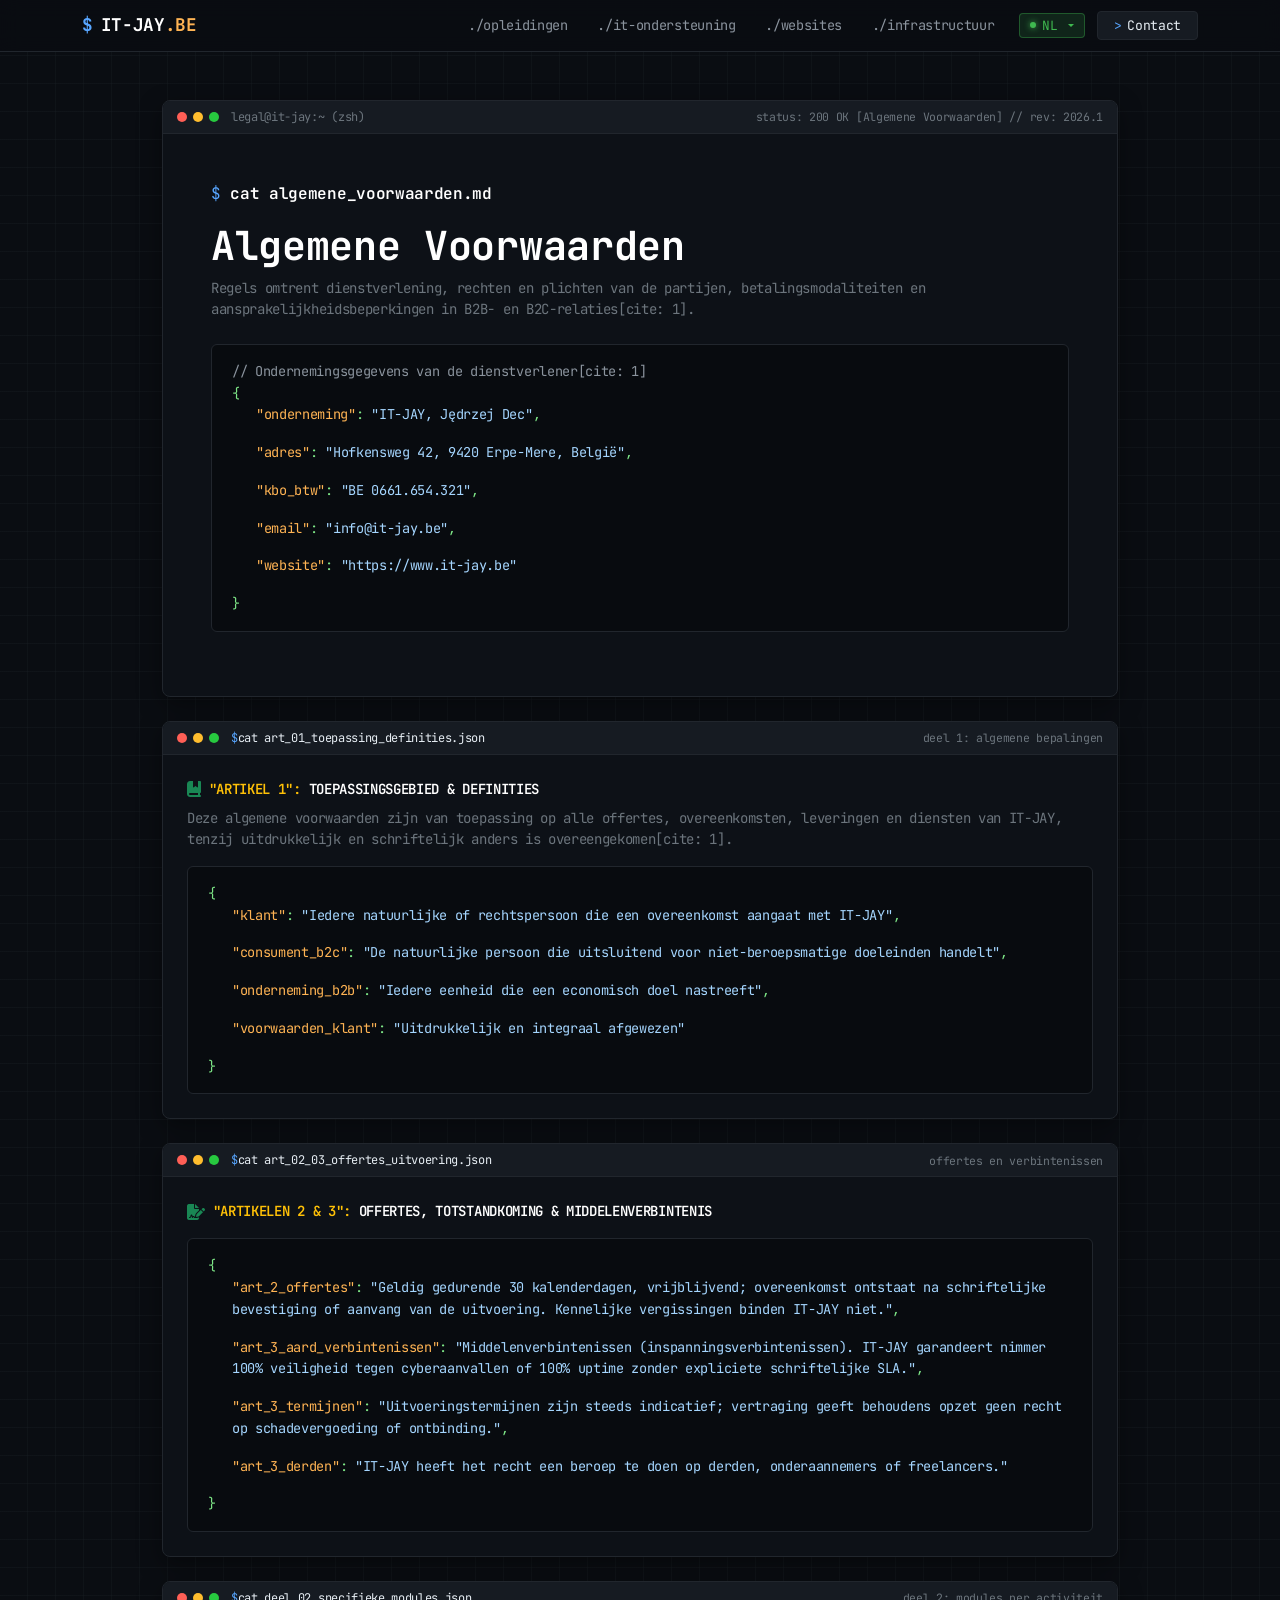
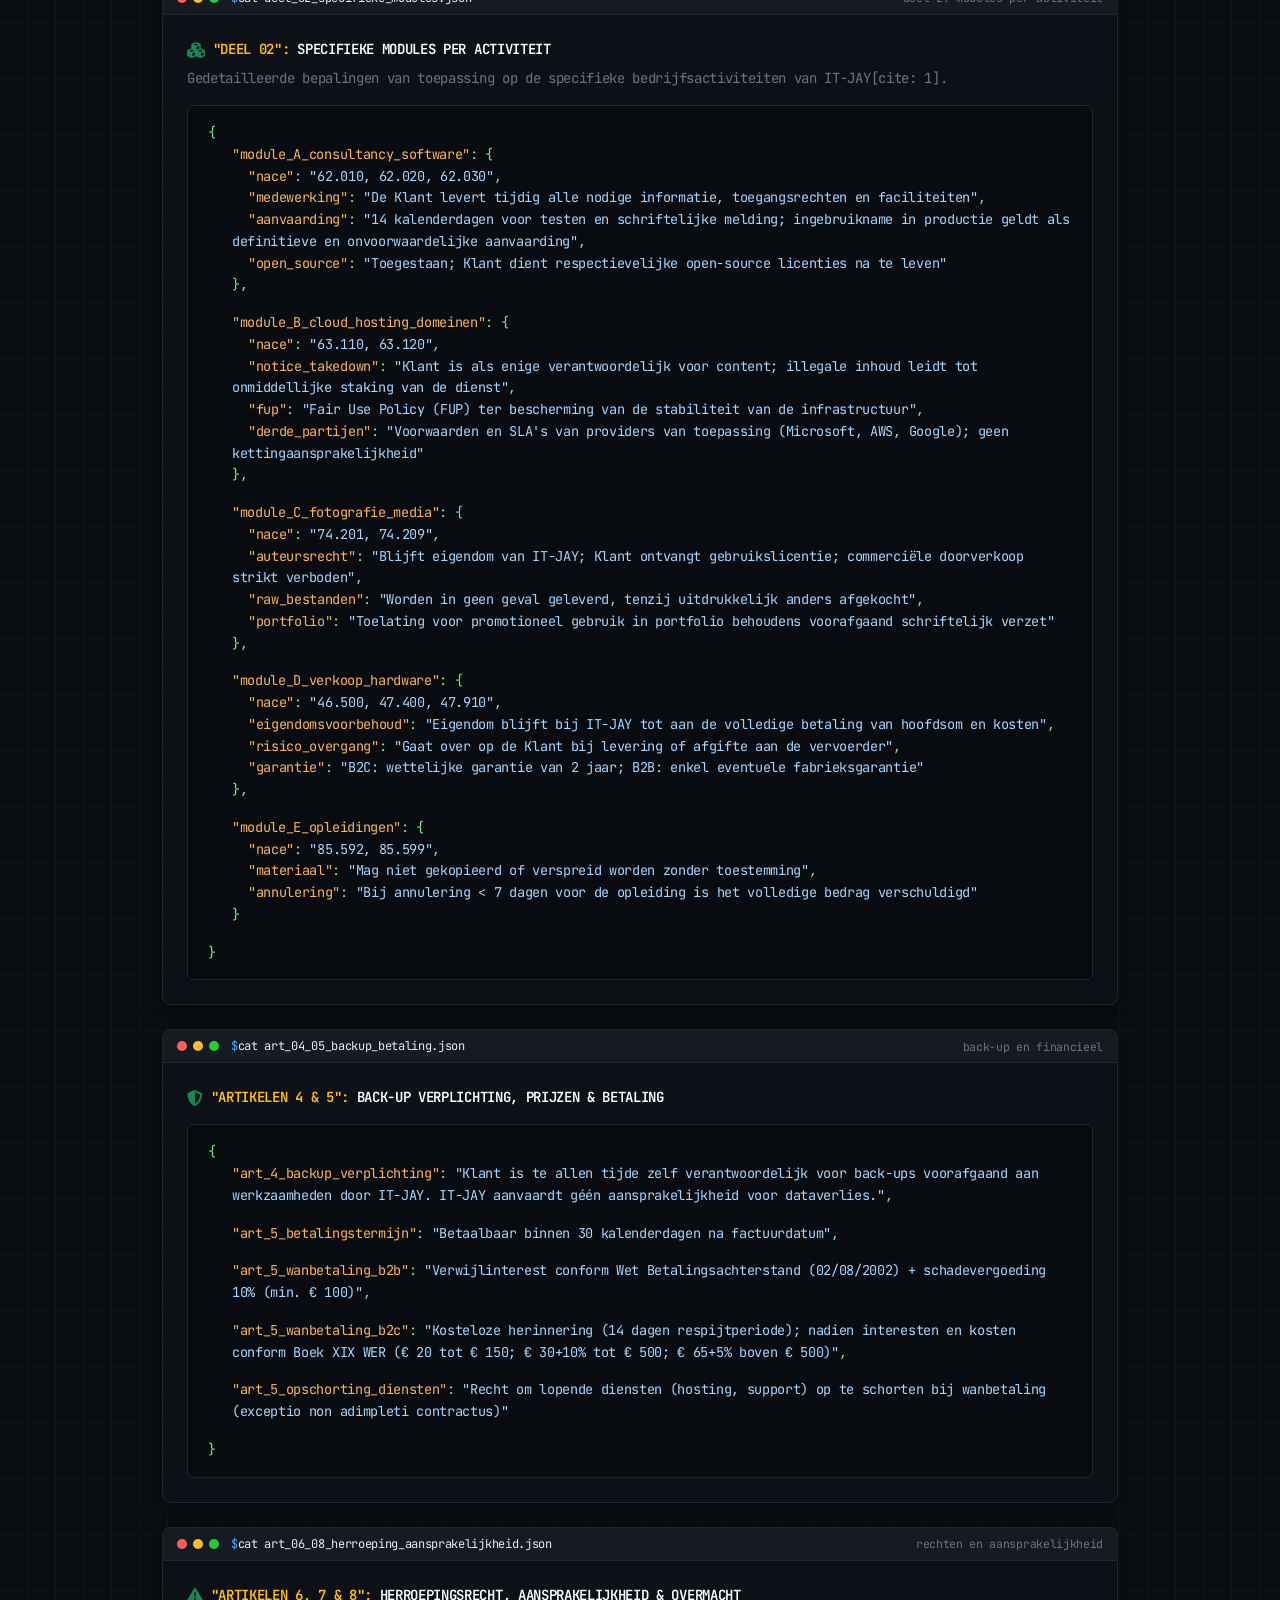
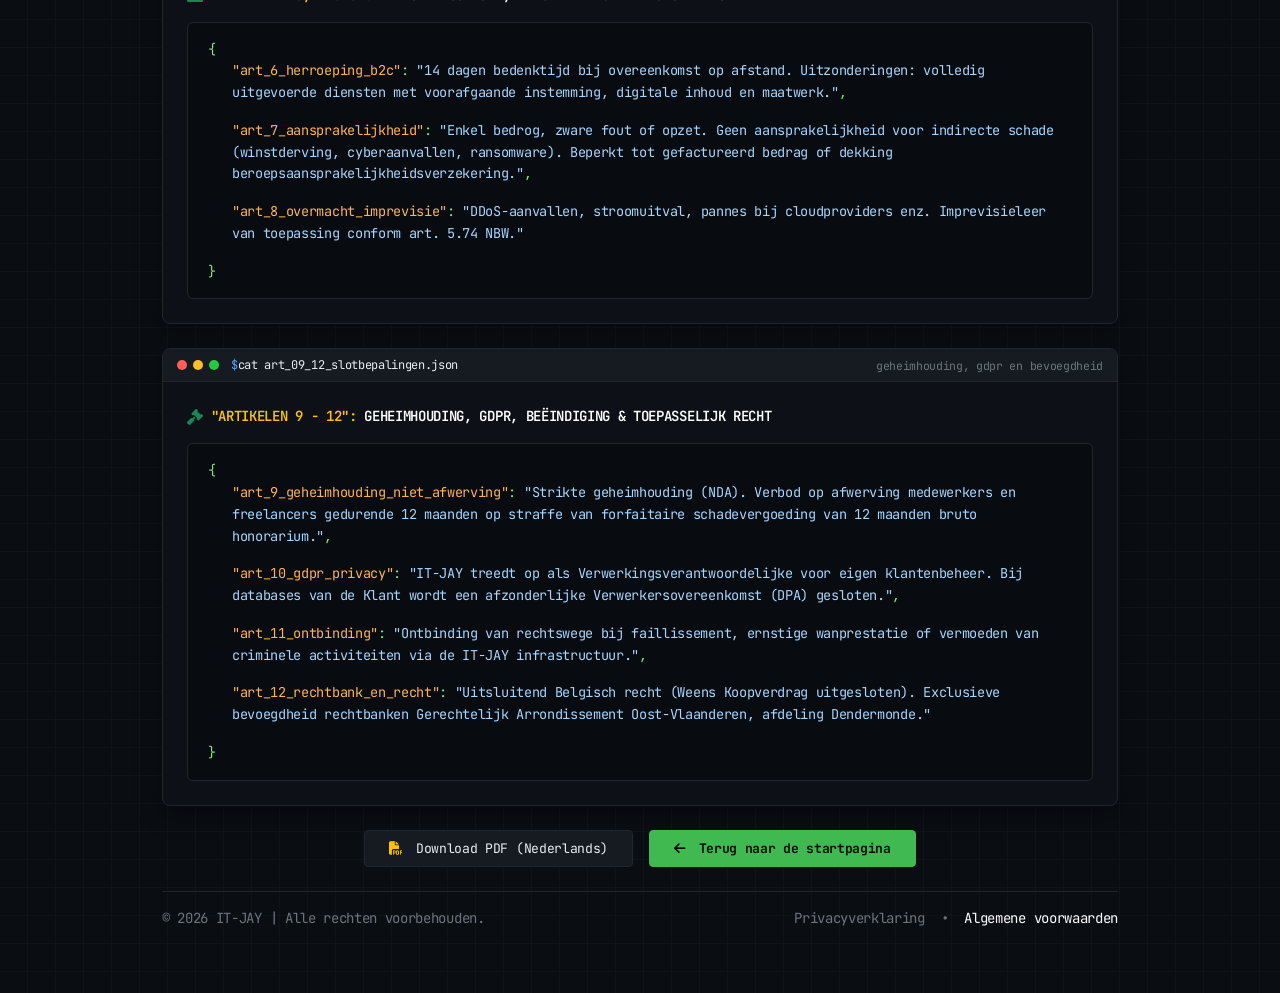
==== algemene-voorwaarden.html @ 5da87232 "initial upload" ====
<!doctype html>
<html lang="nl">
    <head>
        <meta charset="UTF-8" />
        <meta name="viewport" content="width=device-width, initial-scale=1.0" />
        <meta http-equiv="X-UA-Compatible" content="IE=edge" />

        <!-- Basis SEO -->
        <title>IT-JAY | Algemene Voorwaarden</title>
        <meta
            name="description"
            content="Algemene voorwaarden van IT-JAY – regels voor samenwerking, aansprakelijkheid, garanties en specifieke dienstverleningsmodules." />
        <meta name="author" content="IT-JAY" />
        <meta name="robots" content="index, follow" />
        <link rel="canonical" href="https://it-jay.be/nl/algemene-voorwaarden.html" />

        <!-- Taalversies (Hreflang) -->
        <link rel="alternate" hreflang="pl" href="https://it-jay.be/warunki-ogolne.html" />
        <link rel="alternate" hreflang="nl" href="https://it-jay.be/nl/algemene-voorwaarden.html" />
        <link rel="alternate" hreflang="en" href="https://it-jay.be/en/terms-and-conditions.html" />

        <!-- Interfacekleur -->
        <meta name="theme-color" content="#0a0d12" />

        <!-- Google Fonts -->
        <link rel="preconnect" href="https://fonts.googleapis.com" />
        <link rel="preconnect" href="https://fonts.gstatic.com" crossorigin />
        <link
            href="https://fonts.googleapis.com/css2?family=JetBrains+Mono:wght@300;400;500;600;700&display=swap"
            rel="stylesheet" />

        <!-- Bootstrap 5 & Font Awesome -->
        <link href="https://cdn.jsdelivr.net/npm/bootstrap@5.3.2/dist/css/bootstrap.min.css" rel="stylesheet" />
        <link rel="stylesheet" href="https://cdnjs.cloudflare.com/ajax/libs/font-awesome/6.4.2/css/all.min.css" />

        <!-- Custom CSS -->
        <link rel="stylesheet" href="style.css" />
    </head>
    <body>
        <!-- 1. GÓRNY PASEK NAGŁÓWKA -->
        <header class="top-wire-divider">
            <div class="container-xl">
                <nav class="navbar navbar-expand-lg navbar-dark px-0 py-2">
                    <!-- Brand -->
                    <a class="brand-logo" href="index.html">
                        <span class="prompt-sign">$</span>
                        <span>IT-JAY<span class="brand-highlight">.BE</span></span>
                    </a>

                    <!-- Mobile toggle -->
                    <button
                        class="navbar-toggler border-0 shadow-none text-white"
                        type="button"
                        data-bs-toggle="collapse"
                        data-bs-target="#itjayNavbarCollapse">
                        <i class="fa-solid fa-bars fs-5"></i>
                    </button>

                    <!-- Menu Links & Dropdown -->
                    <div class="collapse navbar-collapse justify-content-end" id="itjayNavbarCollapse">
                        <ul class="navbar-nav align-items-lg-center gap-lg-1 my-3 my-lg-0">
                            <li class="nav-item">
                                <a class="nav-link nav-link-custom" href="index_nl.html#szkolenia">./opleidingen</a>
                            </li>
                            <li class="nav-item">
                                <a class="nav-link nav-link-custom" href="index_nl.html#wsparcie-it"
                                    >./it-ondersteuning</a
                                >
                            </li>
                            <li class="nav-item">
                                <a class="nav-link nav-link-custom" href="index_nl.html#strony-www">./websites</a>
                            </li>
                            <li class="nav-item">
                                <a class="nav-link nav-link-custom" href="index_nl.html#infrastruktura"
                                    >./infrastructuur</a
                                >
                            </li>

                            <!-- Przełącznik języka -->
                            <li class="nav-item dropdown ms-lg-2 my-2 my-lg-0">
                                <button
                                    class="btn lang-dropdown-btn dropdown-toggle shadow-none"
                                    type="button"
                                    id="langSelectorMenu"
                                    data-bs-toggle="dropdown">
                                    <span class="status-dot-green"></span>
                                    <span id="currentLangDisplay">NL</span>
                                </button>
                                <ul
                                    class="dropdown-menu dropdown-menu-end lang-menu-dark"
                                    aria-labelledby="langSelectorMenu">
                                    <li>
                                        <a
                                            class="lang-item-btn active-lang text-decoration-none"
                                            href="index_pl.html"
                                            data-lang="PL">
                                            <span>🇵🇱 Polski</span>
                                            <small class="opacity-75">PL</small>
                                        </a>
                                    </li>
                                    <li>
                                        <a
                                            class="lang-item-btn text-decoration-none"
                                            href="index_nl.html"
                                            data-lang="NL">
                                            <span>🇳🇱 Nederlands</span>
                                            <small class="opacity-75">NL</small>
                                        </a>
                                    </li>
                                    <li>
                                        <a
                                            class="lang-item-btn text-decoration-none"
                                            href="index_en.html"
                                            data-lang="EN">
                                            <span>🇬🇧 English</span>
                                            <small class="opacity-75">EN</small>
                                        </a>
                                    </li>
                                </ul>
                            </li>

                            <li class="nav-item ms-lg-2">
                                <a href="index_nl.html#kontakt" class="btn btn-cli py-1 px-3">
                                    <span class="prompt-sign">&gt;</span> Contact
                                </a>
                            </li>
                        </ul>
                    </div>
                </nav>
            </div>
        </header>

        <main class="py-4 py-md-5">
            <div class="container-xl" style="max-width: 980px">
                <!-- HERO DOKUMENTU -->
                <section class="terminal-window mb-4">
                    <div class="terminal-header d-flex align-items-center justify-content-between">
                        <div class="d-flex align-items-center">
                            <div class="traffic-dots">
                                <span class="traffic-dot dot-close"></span>
                                <span class="traffic-dot dot-min"></span>
                                <span class="traffic-dot dot-max"></span>
                            </div>
                            <span class="text-secondary">legal@it-jay:~ (zsh)</span>
                        </div>
                        <div class="d-none d-sm-block text-secondary" style="font-size: 0.72rem">
                            status: 200 OK [Algemene Voorwaarden] // rev: 2026.1
                        </div>
                    </div>

                    <div class="p-4 p-md-5">
                        <div class="mb-3">
                            <span class="prompt-sign">$</span> <span class="cmd-text">cat algemene_voorwaarden.md</span>
                        </div>
                        <h1 class="display-6 fw-bold text-white mb-2">Algemene Voorwaarden</h1>
                        <p class="text-secondary small mb-4">
                            Regels omtrent dienstverlening, rechten en plichten van de partijen, betalingsmodaliteiten
                            en aansprakelijkheidsbeperkingen in B2B- en B2C-relaties[cite: 1].
                        </p>

                        <!-- Blok danych podmiotu -->
                        <div class="json-block mb-3">
                            <span class="jc">// Ondernemingsgegevens van de dienstverlener[cite: 1]</span><br />
                            <span class="jp">{</span><br />
                            <div class="json-row">
                                <p>
                                    <span class="jk">"onderneming"</span><span class="jp">:</span>
                                    <span class="js">"IT-JAY, Jędrzej Dec"</span><span class="jp">,</span>
                                </p>
                                <p>
                                    <span class="jk">"adres"</span><span class="jp">:</span>
                                    <span class="js">"Hofkensweg 42, 9420 Erpe-Mere, België"</span
                                    ><span class="jp">,</span>
                                </p>
                                <p>
                                    <span class="jk">"kbo_btw"</span><span class="jp">:</span>
                                    <span class="js">"BE 0661.654.321"</span><span class="jp">,</span>
                                </p>
                                <p>
                                    <span class="jk">"email"</span><span class="jp">:</span>
                                    <span class="js">"info@it-jay.be"</span><span class="jp">,</span>
                                </p>
                                <p>
                                    <span class="jk">"website"</span><span class="jp">:</span>
                                    <span class="js">"https://www.it-jay.be"</span>
                                </p>
                            </div>
                            <span class="jp">}</span>
                        </div>
                    </div>
                </section>

                <!-- CZĘŚĆ 1 / ARTYKUŁ 1 -->
                <section class="terminal-window mb-3 mb-md-4">
                    <div class="terminal-header d-flex align-items-center justify-content-between">
                        <div class="d-flex align-items-center">
                            <div class="traffic-dots">
                                <span class="traffic-dot dot-close"></span>
                                <span class="traffic-dot dot-min"></span>
                                <span class="traffic-dot dot-max"></span>
                            </div>
                            <span class="prompt-sign">$</span> cat art_01_toepassing_definities.json
                        </div>
                        <div class="d-none d-sm-block text-secondary" style="font-size: 0.72rem">
                            deel 1: algemene bepalingen
                        </div>
                    </div>
                    <div class="p-4">
                        <div class="d-flex align-items-center gap-2 mb-2">
                            <i class="fa-solid fa-book-bookmark text-success"></i>
                            <span class="code-font small text-uppercase fw-semibold">
                                <span class="text-warning">"Artikel 1":</span>
                                <span class="text-white"> Toepassingsgebied &amp; Definities</span>
                            </span>
                        </div>
                        <p class="text-secondary small mb-3">
                            Deze algemene voorwaarden zijn van toepassing op alle offertes, overeenkomsten, leveringen
                            en diensten van IT-JAY, tenzij uitdrukkelijk en schriftelijk anders is overeengekomen[cite:
                            1].
                        </p>
                        <div class="json-block">
                            <span class="jp">{</span><br />
                            <div class="json-row">
                                <p>
                                    <span class="jk">"klant"</span><span class="jp">:</span>
                                    <span class="js"
                                        >"Iedere natuurlijke of rechtspersoon die een overeenkomst aangaat met
                                        IT-JAY"</span
                                    ><span class="jp">,</span>
                                </p>
                                <p>
                                    <span class="jk">"consument_b2c"</span><span class="jp">:</span>
                                    <span class="js"
                                        >"De natuurlijke persoon die uitsluitend voor niet-beroepsmatige doeleinden
                                        handelt"</span
                                    ><span class="jp">,</span>
                                </p>
                                <p>
                                    <span class="jk">"onderneming_b2b"</span><span class="jp">:</span>
                                    <span class="js">"Iedere eenheid die een economisch doel nastreeft"</span
                                    ><span class="jp">,</span>
                                </p>
                                <p>
                                    <span class="jk">"voorwaarden_klant"</span><span class="jp">:</span>
                                    <span class="js">"Uitdrukkelijk en integraal afgewezen"</span>
                                </p>
                            </div>
                            <span class="jp">}</span>
                        </div>
                    </div>
                </section>

                <!-- CZĘŚĆ 1 / ARTYKUŁ 2 & 3 -->
                <section class="terminal-window mb-3 mb-md-4">
                    <div class="terminal-header d-flex align-items-center justify-content-between">
                        <div class="d-flex align-items-center">
                            <div class="traffic-dots">
                                <span class="traffic-dot dot-close"></span>
                                <span class="traffic-dot dot-min"></span>
                                <span class="traffic-dot dot-max"></span>
                            </div>
                            <span class="prompt-sign">$</span> cat art_02_03_offertes_uitvoering.json
                        </div>
                        <div class="d-none d-sm-block text-secondary" style="font-size: 0.72rem">
                            offertes en verbintenissen
                        </div>
                    </div>
                    <div class="p-4">
                        <div class="d-flex align-items-center gap-2 mb-2">
                            <i class="fa-solid fa-file-signature text-success"></i>
                            <span class="code-font small text-uppercase fw-semibold">
                                <span class="text-warning">"Artikelen 2 &amp; 3":</span>
                                <span class="text-white"> Offertes, Totstandkoming &amp; Middelenverbintenis</span>
                            </span>
                        </div>
                        <div class="json-block mt-3">
                            <span class="jp">{</span><br />
                            <div class="json-row">
                                <p>
                                    <span class="jk">"art_2_offertes"</span><span class="jp">:</span>
                                    <span class="js"
                                        >"Geldig gedurende 30 kalenderdagen, vrijblijvend; overeenkomst ontstaat na
                                        schriftelijke bevestiging of aanvang van de uitvoering. Kennelijke vergissingen
                                        binden IT-JAY niet."</span
                                    ><span class="jp">,</span>
                                </p>
                                <p>
                                    <span class="jk">"art_3_aard_verbintenissen"</span><span class="jp">:</span>
                                    <span class="js"
                                        >"Middelenverbintenissen (inspanningsverbintenissen). IT-JAY garandeert nimmer
                                        100% veiligheid tegen cyberaanvallen of 100% uptime zonder expliciete
                                        schriftelijke SLA."</span
                                    ><span class="jp">,</span>
                                </p>
                                <p>
                                    <span class="jk">"art_3_termijnen"</span><span class="jp">:</span>
                                    <span class="js"
                                        >"Uitvoeringstermijnen zijn steeds indicatief; vertraging geeft behoudens opzet
                                        geen recht op schadevergoeding of ontbinding."</span
                                    ><span class="jp">,</span>
                                </p>
                                <p>
                                    <span class="jk">"art_3_derden"</span><span class="jp">:</span>
                                    <span class="js"
                                        >"IT-JAY heeft het recht een beroep te doen op derden, onderaannemers of
                                        freelancers."</span
                                    >
                                </p>
                            </div>
                            <span class="jp">}</span>
                        </div>
                    </div>
                </section>

                <!-- CZĘŚĆ 2: MODUŁY SPECJALNE -->
                <section class="terminal-window mb-3 mb-md-4">
                    <div class="terminal-header d-flex align-items-center justify-content-between">
                        <div class="d-flex align-items-center">
                            <div class="traffic-dots">
                                <span class="traffic-dot dot-close"></span>
                                <span class="traffic-dot dot-min"></span>
                                <span class="traffic-dot dot-max"></span>
                            </div>
                            <span class="prompt-sign">$</span> cat deel_02_specifieke_modules.json
                        </div>
                        <div class="d-none d-sm-block text-secondary" style="font-size: 0.72rem">
                            deel 2: modules per activiteit
                        </div>
                    </div>
                    <div class="p-4">
                        <div class="d-flex align-items-center gap-2 mb-2">
                            <i class="fa-solid fa-cubes text-success"></i>
                            <span class="code-font small text-uppercase fw-semibold">
                                <span class="text-warning">"Deel 02":</span>
                                <span class="text-white"> Specifieke modules per activiteit</span>
                            </span>
                        </div>
                        <p class="text-secondary small mb-3">
                            Gedetailleerde bepalingen van toepassing op de specifieke bedrijfsactiviteiten van
                            IT-JAY[cite: 1].
                        </p>
                        <div class="json-block">
                            <span class="jp">{</span><br />
                            <div class="json-row">
                                <p>
                                    <span class="jk">"module_A_consultancy_software"</span><span class="jp">:</span>
                                    <span class="jp">{</span><br />
                                    <span class="ps-3"
                                        ><span class="jk">"nace"</span><span class="jp">:</span>
                                        <span class="js">"62.010, 62.020, 62.030"</span><span class="jp">,</span></span
                                    ><br />
                                    <span class="ps-3"
                                        ><span class="jk">"medewerking"</span><span class="jp">:</span>
                                        <span class="js"
                                            >"De Klant levert tijdig alle nodige informatie, toegangsrechten en
                                            faciliteiten"</span
                                        ><span class="jp">,</span></span
                                    ><br />
                                    <span class="ps-3"
                                        ><span class="jk">"aanvaarding"</span><span class="jp">:</span>
                                        <span class="js"
                                            >"14 kalenderdagen voor testen en schriftelijke melding; ingebruikname in
                                            productie geldt als definitieve en onvoorwaardelijke aanvaarding"</span
                                        ><span class="jp">,</span></span
                                    ><br />
                                    <span class="ps-3"
                                        ><span class="jk">"open_source"</span><span class="jp">:</span>
                                        <span class="js"
                                            >"Toegestaan; Klant dient respectievelijke open-source licenties na te
                                            leven"</span
                                        ></span
                                    ><br />
                                    <span class="jp">}</span><span class="jp">,</span>
                                </p>
                                <p>
                                    <span class="jk">"module_B_cloud_hosting_domeinen"</span><span class="jp">:</span>
                                    <span class="jp">{</span><br />
                                    <span class="ps-3"
                                        ><span class="jk">"nace"</span><span class="jp">:</span>
                                        <span class="js">"63.110, 63.120"</span><span class="jp">,</span></span
                                    ><br />
                                    <span class="ps-3"
                                        ><span class="jk">"notice_takedown"</span><span class="jp">:</span>
                                        <span class="js"
                                            >"Klant is als enige verantwoordelijk voor content; illegale inhoud leidt
                                            tot onmiddellijke staking van de dienst"</span
                                        ><span class="jp">,</span></span
                                    ><br />
                                    <span class="ps-3"
                                        ><span class="jk">"fup"</span><span class="jp">:</span>
                                        <span class="js"
                                            >"Fair Use Policy (FUP) ter bescherming van de stabiliteit van de
                                            infrastructuur"</span
                                        ><span class="jp">,</span></span
                                    ><br />
                                    <span class="ps-3"
                                        ><span class="jk">"derde_partijen"</span><span class="jp">:</span>
                                        <span class="js"
                                            >"Voorwaarden en SLA's van providers van toepassing (Microsoft, AWS,
                                            Google); geen kettingaansprakelijkheid"</span
                                        ></span
                                    ><br />
                                    <span class="jp">}</span><span class="jp">,</span>
                                </p>
                                <p>
                                    <span class="jk">"module_C_fotografie_media"</span><span class="jp">:</span>
                                    <span class="jp">{</span><br />
                                    <span class="ps-3"
                                        ><span class="jk">"nace"</span><span class="jp">:</span>
                                        <span class="js">"74.201, 74.209"</span><span class="jp">,</span></span
                                    ><br />
                                    <span class="ps-3"
                                        ><span class="jk">"auteursrecht"</span><span class="jp">:</span>
                                        <span class="js"
                                            >"Blijft eigendom van IT-JAY; Klant ontvangt gebruikslicentie; commerciële
                                            doorverkoop strikt verboden"</span
                                        ><span class="jp">,</span></span
                                    ><br />
                                    <span class="ps-3"
                                        ><span class="jk">"raw_bestanden"</span><span class="jp">:</span>
                                        <span class="js"
                                            >"Worden in geen geval geleverd, tenzij uitdrukkelijk anders
                                            afgekocht"</span
                                        ><span class="jp">,</span></span
                                    ><br />
                                    <span class="ps-3"
                                        ><span class="jk">"portfolio"</span><span class="jp">:</span>
                                        <span class="js"
                                            >"Toelating voor promotioneel gebruik in portfolio behoudens voorafgaand
                                            schriftelijk verzet"</span
                                        ></span
                                    ><br />
                                    <span class="jp">}</span><span class="jp">,</span>
                                </p>
                                <p>
                                    <span class="jk">"module_D_verkoop_hardware"</span><span class="jp">:</span>
                                    <span class="jp">{</span><br />
                                    <span class="ps-3"
                                        ><span class="jk">"nace"</span><span class="jp">:</span>
                                        <span class="js">"46.500, 47.400, 47.910"</span><span class="jp">,</span></span
                                    ><br />
                                    <span class="ps-3"
                                        ><span class="jk">"eigendomsvoorbehoud"</span><span class="jp">:</span>
                                        <span class="js"
                                            >"Eigendom blijft bij IT-JAY tot aan de volledige betaling van hoofdsom en
                                            kosten"</span
                                        ><span class="jp">,</span></span
                                    ><br />
                                    <span class="ps-3"
                                        ><span class="jk">"risico_overgang"</span><span class="jp">:</span>
                                        <span class="js"
                                            >"Gaat over op de Klant bij levering of afgifte aan de vervoerder"</span
                                        ><span class="jp">,</span></span
                                    ><br />
                                    <span class="ps-3"
                                        ><span class="jk">"garantie"</span><span class="jp">:</span>
                                        <span class="js"
                                            >"B2C: wettelijke garantie van 2 jaar; B2B: enkel eventuele
                                            fabrieksgarantie"</span
                                        ></span
                                    ><br />
                                    <span class="jp">}</span><span class="jp">,</span>
                                </p>
                                <p>
                                    <span class="jk">"module_E_opleidingen"</span><span class="jp">:</span>
                                    <span class="jp">{</span><br />
                                    <span class="ps-3"
                                        ><span class="jk">"nace"</span><span class="jp">:</span>
                                        <span class="js">"85.592, 85.599"</span><span class="jp">,</span></span
                                    ><br />
                                    <span class="ps-3"
                                        ><span class="jk">"materiaal"</span><span class="jp">:</span>
                                        <span class="js"
                                            >"Mag niet gekopieerd of verspreid worden zonder toestemming"</span
                                        ><span class="jp">,</span></span
                                    ><br />
                                    <span class="ps-3"
                                        ><span class="jk">"annulering"</span><span class="jp">:</span>
                                        <span class="js"
                                            >"Bij annulering &lt; 7 dagen voor de opleiding is het volledige bedrag
                                            verschuldigd"</span
                                        ></span
                                    ><br />
                                    <span class="jp">}</span>
                                </p>
                            </div>
                            <span class="jp">}</span>
                        </div>
                    </div>
                </section>

                <!-- CZĘŚĆ 3 / ARTYKUŁ 4 & 5 -->
                <section class="terminal-window mb-3 mb-md-4">
                    <div class="terminal-header d-flex align-items-center justify-content-between">
                        <div class="d-flex align-items-center">
                            <div class="traffic-dots">
                                <span class="traffic-dot dot-close"></span>
                                <span class="traffic-dot dot-min"></span>
                                <span class="traffic-dot dot-max"></span>
                            </div>
                            <span class="prompt-sign">$</span> cat art_04_05_backup_betaling.json
                        </div>
                        <div class="d-none d-sm-block text-secondary" style="font-size: 0.72rem">
                            back-up en financieel
                        </div>
                    </div>
                    <div class="p-4">
                        <div class="d-flex align-items-center gap-2 mb-2">
                            <i class="fa-solid fa-shield-halved text-success"></i>
                            <span class="code-font small text-uppercase fw-semibold">
                                <span class="text-warning">"Artikelen 4 &amp; 5":</span>
                                <span class="text-white"> Back-up Verplichting, Prijzen &amp; Betaling</span>
                            </span>
                        </div>
                        <div class="json-block mt-3">
                            <span class="jp">{</span><br />
                            <div class="json-row">
                                <p>
                                    <span class="jk">"art_4_backup_verplichting"</span><span class="jp">:</span>
                                    <span class="js"
                                        >"Klant is te allen tijde zelf verantwoordelijk voor back-ups voorafgaand aan
                                        werkzaamheden door IT-JAY. IT-JAY aanvaardt géén aansprakelijkheid voor
                                        dataverlies."</span
                                    ><span class="jp">,</span>
                                </p>
                                <p>
                                    <span class="jk">"art_5_betalingstermijn"</span><span class="jp">:</span>
                                    <span class="js">"Betaalbaar binnen 30 kalenderdagen na factuurdatum"</span
                                    ><span class="jp">,</span>
                                </p>
                                <p>
                                    <span class="jk">"art_5_wanbetaling_b2b"</span><span class="jp">:</span>
                                    <span class="js"
                                        >"Verwijlinterest conform Wet Betalingsachterstand (02/08/2002) +
                                        schadevergoeding 10% (min. € 100)"</span
                                    ><span class="jp">,</span>
                                </p>
                                <p>
                                    <span class="jk">"art_5_wanbetaling_b2c"</span><span class="jp">:</span>
                                    <span class="js"
                                        >"Kosteloze herinnering (14 dagen respijtperiode); nadien interesten en kosten
                                        conform Boek XIX WER (€ 20 tot € 150; € 30+10% tot € 500; € 65+5% boven €
                                        500)"</span
                                    ><span class="jp">,</span>
                                </p>
                                <p>
                                    <span class="jk">"art_5_opschorting_diensten"</span><span class="jp">:</span>
                                    <span class="js"
                                        >"Recht om lopende diensten (hosting, support) op te schorten bij wanbetaling
                                        (exceptio non adimpleti contractus)"</span
                                    >
                                </p>
                            </div>
                            <span class="jp">}</span>
                        </div>
                    </div>
                </section>

                <!-- CZĘŚĆ 3 / ARTYKUŁ 6, 7 & 8 -->
                <section class="terminal-window mb-3 mb-md-4">
                    <div class="terminal-header d-flex align-items-center justify-content-between">
                        <div class="d-flex align-items-center">
                            <div class="traffic-dots">
                                <span class="traffic-dot dot-close"></span>
                                <span class="traffic-dot dot-min"></span>
                                <span class="traffic-dot dot-max"></span>
                            </div>
                            <span class="prompt-sign">$</span> cat art_06_08_herroeping_aansprakelijkheid.json
                        </div>
                        <div class="d-none d-sm-block text-secondary" style="font-size: 0.72rem">
                            rechten en aansprakelijkheid
                        </div>
                    </div>
                    <div class="p-4">
                        <div class="d-flex align-items-center gap-2 mb-2">
                            <i class="fa-solid fa-triangle-exclamation text-success"></i>
                            <span class="code-font small text-uppercase fw-semibold">
                                <span class="text-warning">"Artikelen 6, 7 &amp; 8":</span>
                                <span class="text-white"> Herroepingsrecht, Aansprakelijkheid &amp; Overmacht</span>
                            </span>
                        </div>
                        <div class="json-block mt-3">
                            <span class="jp">{</span><br />
                            <div class="json-row">
                                <p>
                                    <span class="jk">"art_6_herroeping_b2c"</span><span class="jp">:</span>
                                    <span class="js"
                                        >"14 dagen bedenktijd bij overeenkomst op afstand. Uitzonderingen: volledig
                                        uitgevoerde diensten met voorafgaande instemming, digitale inhoud en
                                        maatwerk."</span
                                    ><span class="jp">,</span>
                                </p>
                                <p>
                                    <span class="jk">"art_7_aansprakelijkheid"</span><span class="jp">:</span>
                                    <span class="js"
                                        >"Enkel bedrog, zware fout of opzet. Geen aansprakelijkheid voor indirecte
                                        schade (winstderving, cyberaanvallen, ransomware). Beperkt tot gefactureerd
                                        bedrag of dekking beroepsaansprakelijkheidsverzekering."</span
                                    ><span class="jp">,</span>
                                </p>
                                <p>
                                    <span class="jk">"art_8_overmacht_imprevisie"</span><span class="jp">:</span>
                                    <span class="js"
                                        >"DDoS-aanvallen, stroomuitval, pannes bij cloudproviders enz. Imprevisieleer
                                        van toepassing conform art. 5.74 NBW."</span
                                    >
                                </p>
                            </div>
                            <span class="jp">}</span>
                        </div>
                    </div>
                </section>

                <!-- CZĘŚĆ 3 / ARTYKUŁ 9, 10, 11 & 12 -->
                <section class="terminal-window mb-4">
                    <div class="terminal-header d-flex align-items-center justify-content-between">
                        <div class="d-flex align-items-center">
                            <div class="traffic-dots">
                                <span class="traffic-dot dot-close"></span>
                                <span class="traffic-dot dot-min"></span>
                                <span class="traffic-dot dot-max"></span>
                            </div>
                            <span class="prompt-sign">$</span> cat art_09_12_slotbepalingen.json
                        </div>
                        <div class="d-none d-sm-block text-secondary" style="font-size: 0.72rem">
                            geheimhouding, gdpr en bevoegdheid
                        </div>
                    </div>
                    <div class="p-4">
                        <div class="d-flex align-items-center gap-2 mb-2">
                            <i class="fa-solid fa-gavel text-success"></i>
                            <span class="code-font small text-uppercase fw-semibold">
                                <span class="text-warning">"Artikelen 9 - 12":</span>
                                <span class="text-white">
                                    Geheimhouding, GDPR, Beëindiging &amp; Toepasselijk Recht</span
                                >
                            </span>
                        </div>
                        <div class="json-block mt-3">
                            <span class="jp">{</span><br />
                            <div class="json-row">
                                <p>
                                    <span class="jk">"art_9_geheimhouding_niet_afwerving"</span
                                    ><span class="jp">:</span>
                                    <span class="js"
                                        >"Strikte geheimhouding (NDA). Verbod op afwerving medewerkers en freelancers
                                        gedurende 12 maanden op straffe van forfaitaire schadevergoeding van 12 maanden
                                        bruto honorarium."</span
                                    ><span class="jp">,</span>
                                </p>
                                <p>
                                    <span class="jk">"art_10_gdpr_privacy"</span><span class="jp">:</span>
                                    <span class="js"
                                        >"IT-JAY treedt op als Verwerkingsverantwoordelijke voor eigen klantenbeheer.
                                        Bij databases van de Klant wordt een afzonderlijke Verwerkersovereenkomst (DPA)
                                        gesloten."</span
                                    ><span class="jp">,</span>
                                </p>
                                <p>
                                    <span class="jk">"art_11_ontbinding"</span><span class="jp">:</span>
                                    <span class="js"
                                        >"Ontbinding van rechtswege bij faillissement, ernstige wanprestatie of
                                        vermoeden van criminele activiteiten via de IT-JAY infrastructuur."</span
                                    ><span class="jp">,</span>
                                </p>
                                <p>
                                    <span class="jk">"art_12_rechtbank_en_recht"</span><span class="jp">:</span>
                                    <span class="js"
                                        >"Uitsluitend Belgisch recht (Weens Koopverdrag uitgesloten). Exclusieve
                                        bevoegdheid rechtbanken Gerechtelijk Arrondissement Oost-Vlaanderen, afdeling
                                        Dendermonde."</span
                                    >
                                </p>
                            </div>
                            <span class="jp">}</span>
                        </div>
                    </div>
                </section>

                <!-- Przyciski akcji (ułożone obok siebie) -->
                <div class="d-flex flex-wrap justify-content-center align-items-center gap-3 my-4">
                    <!-- Przycisk pobierania dokumentu -->
                    <a href="downloads/Alegemene-voorwaarden.pdf" class="btn btn-cli px-4 py-2" download>
                        <i class="fa-solid fa-file-pdf text-warning me-2"></i> Download PDF (Nederlands)
                    </a>

                    <!-- Przycisk powrotu do strony głównej -->
                    <a href="index_nl.html" class="btn btn-cli btn-cli-green px-4 py-2">
                        <i class="fa-solid fa-arrow-left me-2"></i> Terug naar de startpagina
                    </a>
                </div>

                <!-- Stopka -->
                <footer
                    class="d-flex flex-column flex-sm-row justify-content-between align-items-center py-3 text-secondary small border-top border-dark">
                    <div>© 2026 IT-JAY | Alle rechten voorbehouden.</div>
                    <div class="d-flex gap-3 mt-2 mt-sm-0">
                        <a href="privacyverklaring.html" class="text-secondary text-decoration-none hover-white"
                            >Privacyverklaring</a
                        >
                        <span>•</span>
                        <a href="algemene-voorwaarden.html" class="text-white text-decoration-none"
                            >Algemene voorwaarden</a
                        >
                    </div>
                </footer>
            </div>
        </main>

        <script src="https://cdn.jsdelivr.net/npm/bootstrap@5.3.3/dist/js/bootstrap.bundle.min.js"></script>
    </body>
</html>
---- style.css ----
:root {
    --bg-base: #0a0d12;
    --bg-card: #0d1117;
    --bg-header: #161b22;
    --border-color: #21262d;
    --border-highlight: #30363d;
    
    /* Paleta kolorów terminala i JSON */
    --c-green: #3fb950;
    --c-green-glow: rgba(63, 185, 80, 0.15);
    --c-prompt: #58a6ff;
    --c-key: #ffb454;
    --c-string: #a5d6ff;
    --c-punct: #7ee787;
    --c-dim: #8b949e;
    --c-text: #e6edf3;
}

/* Natywne przejścia stron dla przeglądarek wspierających View Transitions API */
@view-transition {
    navigation: auto;
}

::view-transition-old(root) {
    animation: 500ms cubic-bezier(0.4, 0, 0.2, 1) both terminalFadeOut;
}

::view-transition-new(root) {
    animation: 800ms cubic-bezier(0.22, 1, 0.36, 1) both terminalFadeIn;
}

body {
    background-color: var(--bg-base);
    color: var(--c-text);
    font-family: 'JetBrains Mono', 'Fira Code', monospace;
    background-image: 
        linear-gradient(rgba(33, 38, 45, 0.25) 1px, transparent 1px),
        linear-gradient(90deg, rgba(33, 38, 45, 0.25) 1px, transparent 1px);
    background-size: 28px 28px;
    background-position: -1px -1px;
    min-height: 100vh;
    letter-spacing: -0.02em;
}

/* Leniwe, miękkie wejście całej strony */
main {
    animation: terminalFadeIn 0.85s cubic-bezier(0.22, 1, 0.36, 1) forwards;
}

/* Wydłużone kaskadowe wyłanianie się kart terminalowych */
.terminal-window {
    animation: terminalCardEntry 0.9s cubic-bezier(0.22, 1, 0.36, 1) backwards;
}

.terminal-window:nth-of-type(1) { animation-delay: 0.12s; }
.terminal-window:nth-of-type(2) { animation-delay: 0.24s; }
.terminal-window:nth-of-type(3) { animation-delay: 0.36s; }
.terminal-window:nth-of-type(4) { animation-delay: 0.48s; }
.terminal-window:nth-of-type(5) { animation-delay: 0.60s; }
.terminal-window:nth-of-type(6) { animation-delay: 0.72s; }

@keyframes terminalFadeIn {
    from {
        opacity: 0;
        transform: translateY(18px);
    }
    to {
        opacity: 1;
        transform: translateY(0);
    }
}

@keyframes terminalFadeOut {
    from {
        opacity: 1;
        transform: translateY(0);
    }
    to {
        opacity: 0;
        transform: translateY(-12px);
    }
}

@keyframes terminalCardEntry {
    from {
        opacity: 0;
        transform: translateY(24px) scale(0.985);
    }
    to {
        opacity: 1;
        transform: translateY(0) scale(1);
    }
}

/* Monospace i składnia */
.code-font, pre, code {
    font-family: 'JetBrains Mono', monospace !important;
}

.jk { color: var(--c-key); }        /* JSON Key */
.js { color: var(--c-string); }     /* JSON String */
.jp { color: var(--c-punct); }      /* JSON Punctuation */
.jc { color: var(--c-dim); }        /* Komentarz */
.prompt-sign { color: var(--c-prompt); }
.cmd-text { color: #fff; font-weight: 600; }

/* 1. Navbar / Nagłówek */
.top-wire-divider {
    border-bottom: 1px solid var(--border-color);
    background: rgba(10, 13, 18, 0.92);
    backdrop-filter: blur(10px);
    position: sticky;
    top: 0;
    z-index: 1020;
    view-transition-name: main-header;
}

.brand-logo {
    text-decoration: none;
    font-weight: 700;
    font-size: 1.1rem;
    color: #fff;
    display: inline-flex;
    align-items: center;
    gap: 8px;
}

.brand-highlight {
    color: var(--c-key);
}

.nav-link-custom {
    color: var(--c-dim) !important;
    font-size: 0.85rem;
    padding: 0.45rem 0.8rem !important;
    transition: color 0.35s cubic-bezier(0.22, 1, 0.36, 1);
}

.nav-link-custom:hover {
    color: var(--c-green) !important;
}

/* Przełącznik języków */
.lang-dropdown-btn {
    background: var(--c-green-glow) !important;
    border: 1px solid rgba(63, 185, 80, 0.35) !important;
    color: var(--c-green) !important;
    font-size: 0.8rem;
    padding: 2px 10px;
    border-radius: 4px;
    display: inline-flex;
    align-items: center;
    gap: 6px;
    transition: all 0.35s cubic-bezier(0.22, 1, 0.36, 1);
}

.status-dot-green {
    width: 6px;
    height: 6px;
    border-radius: 50%;
    background: var(--c-green);
    box-shadow: 0 0 6px var(--c-green);
}

.lang-menu-dark {
    background: var(--bg-card);
    border: 1px solid var(--border-color);
    border-radius: 6px;
}

.lang-item-btn {
    background: none;
    border: none;
    color: var(--c-text);
    width: 100%;
    text-align: left;
    padding: 6px 14px;
    font-size: 0.8rem;
    display: flex;
    justify-content: space-between;
    transition: all 0.25s ease;
}

.lang-item-btn:hover, .lang-item-btn.active-lang {
    background: rgba(63, 185, 80, 0.1);
    color: var(--c-green);
}

/* 2. Karty Terminalowe / Styl Wizytówki */
.terminal-window {
    background: var(--bg-card);
    border: 1px solid var(--border-color);
    border-radius: 8px;
    overflow: hidden;
    box-shadow: 0 8px 24px rgba(0, 0, 0, 0.4);
    transition: border-color 0.45s cubic-bezier(0.22, 1, 0.36, 1), box-shadow 0.45s cubic-bezier(0.22, 1, 0.36, 1);
}

.terminal-header {
    background: var(--bg-header);
    border-bottom: 1px solid var(--border-color);
    padding: 7px 14px;
    font-size: 0.75rem;
}

.traffic-dots {
    display: flex;
    gap: 6px;
    margin-right: 12px;
}

.traffic-dot {
    width: 10px;
    height: 10px;
    border-radius: 50%;
    display: inline-block;
}

.dot-close { background: #ff5f56; }
.dot-min { background: #ffbd2e; }
.dot-max { background: #27c93f; }

.terminal-caret {
    display: inline-block;
    width: 7px;
    height: 13px;
    background: var(--c-green);
    margin-left: 4px;
    animation: blink 1.2s infinite steps(1);
    vertical-align: middle;
}

@keyframes blink {
    0%, 50% { opacity: 1; }
    51%, 100% { opacity: 0; }
}

/* Zagnieżdżone bloki JSON */
.json-block {
    background: rgba(0, 0, 0, 0.35);
    border: 1px solid var(--border-color);
    border-radius: 6px;
    padding: 1rem 1.25rem;
    font-size: 0.85rem;
    line-height: 1.6;
}

.json-row {
    padding-left: 1.5rem;
}

/* Przyciski i elementy aktywne */
.btn-cli {
    background: #161b22;
    border: 1px solid var(--border-color);
    color: var(--c-text);
    font-size: 0.82rem;
    padding: 0.4rem 0.9rem;
    border-radius: 4px;
    transition: all 0.35s cubic-bezier(0.22, 1, 0.36, 1);
    text-decoration: none;
    display: inline-flex;
    align-items: center;
    gap: 6px;
}

.btn-cli:hover {
    border-color: var(--c-green);
    color: var(--c-green);
    background: #1c2128;
    transform: translateY(-2px);
}

.btn-cli-green {
    background: var(--c-green);
    color: #040d06;
    border: 1px solid var(--c-green);
    font-weight: 700;
}

.btn-cli-green:hover {
    background: #46cf59;
    color: #000;
}

/* Pola formularza */
.custom-input {
    background-color: #04070a !important;
    border: 1px solid var(--border-color) !important;
    color: var(--c-text) !important;
    font-size: 0.82rem;
    border-radius: 4px;
    transition: border-color 0.35s ease, box-shadow 0.35s ease;
}

.custom-input:focus {
    border-color: var(--c-green) !important;
    box-shadow: 0 0 0 2px rgba(63, 185, 80, 0.2) !important;
}

/* Płynniejszy obrót ikony przy zwijaniu/rozwijaniu */
button[aria-expanded="true"] .transition-icon {
    transform: rotate(180deg);
}
.transition-icon {
    transition: transform 0.45s cubic-bezier(0.22, 1, 0.36, 1);
}

/* Płynne rozwijanie Bootstrap collapse */
.collapsing {
    transition: height 0.45s cubic-bezier(0.22, 1, 0.36, 1) !important;
}

/* Dostępność: wyłączenie animacji */
@media (prefers-reduced-motion: reduce) {
    main,
    .terminal-window,
    .btn-cli,
    .transition-icon,
    .collapsing,
    ::view-transition-old(root),
    ::view-transition-new(root) {
        animation: none !important;
        transition: none !important;
    }
}
/* Płynne przewijanie do kotwic */
html {
    scroll-behavior: smooth;
}

/* Margines przewijania, aby przyklejony header nie zasłaniał modułu */
.terminal-window[id] {
    scroll-margin-top: 80px;
}

/* Podświetlenie modułu po kliknięciu linku z kotwicą */
.terminal-window:target {
    border-color: var(--c-green) !important;
    box-shadow: 
        0 0 0 1px var(--c-green),
        0 0 28px rgba(63, 185, 80, 0.28),
        0 12px 32px rgba(0, 0, 0, 0.6) !important;
    animation: targetPulse 1.8s ease-out;
}

/* Zielony akcent nagłówka okna aktywnego modułu */
.terminal-window:target .terminal-header {
    background: #19241d !important;
    border-bottom-color: rgba(63, 185, 80, 0.4) !important;
}

/* Efekt pulsowania ramki po przejściu do modułu */
@keyframes targetPulse {
    0% {
        box-shadow: 
            0 0 0 2px var(--c-green),
            0 0 38px rgba(63, 185, 80, 0.55),
            0 12px 32px rgba(0, 0, 0, 0.6);
    }
    50% {
        box-shadow: 
            0 0 0 1px var(--c-green),
            0 0 18px rgba(63, 185, 80, 0.2),
            0 12px 32px rgba(0, 0, 0, 0.6);
    }
    100% {
        box-shadow: 
            0 0 0 1px var(--c-green),
            0 0 28px rgba(63, 185, 80, 0.28),
            0 12px 32px rgba(0, 0, 0, 0.6);
    }
}
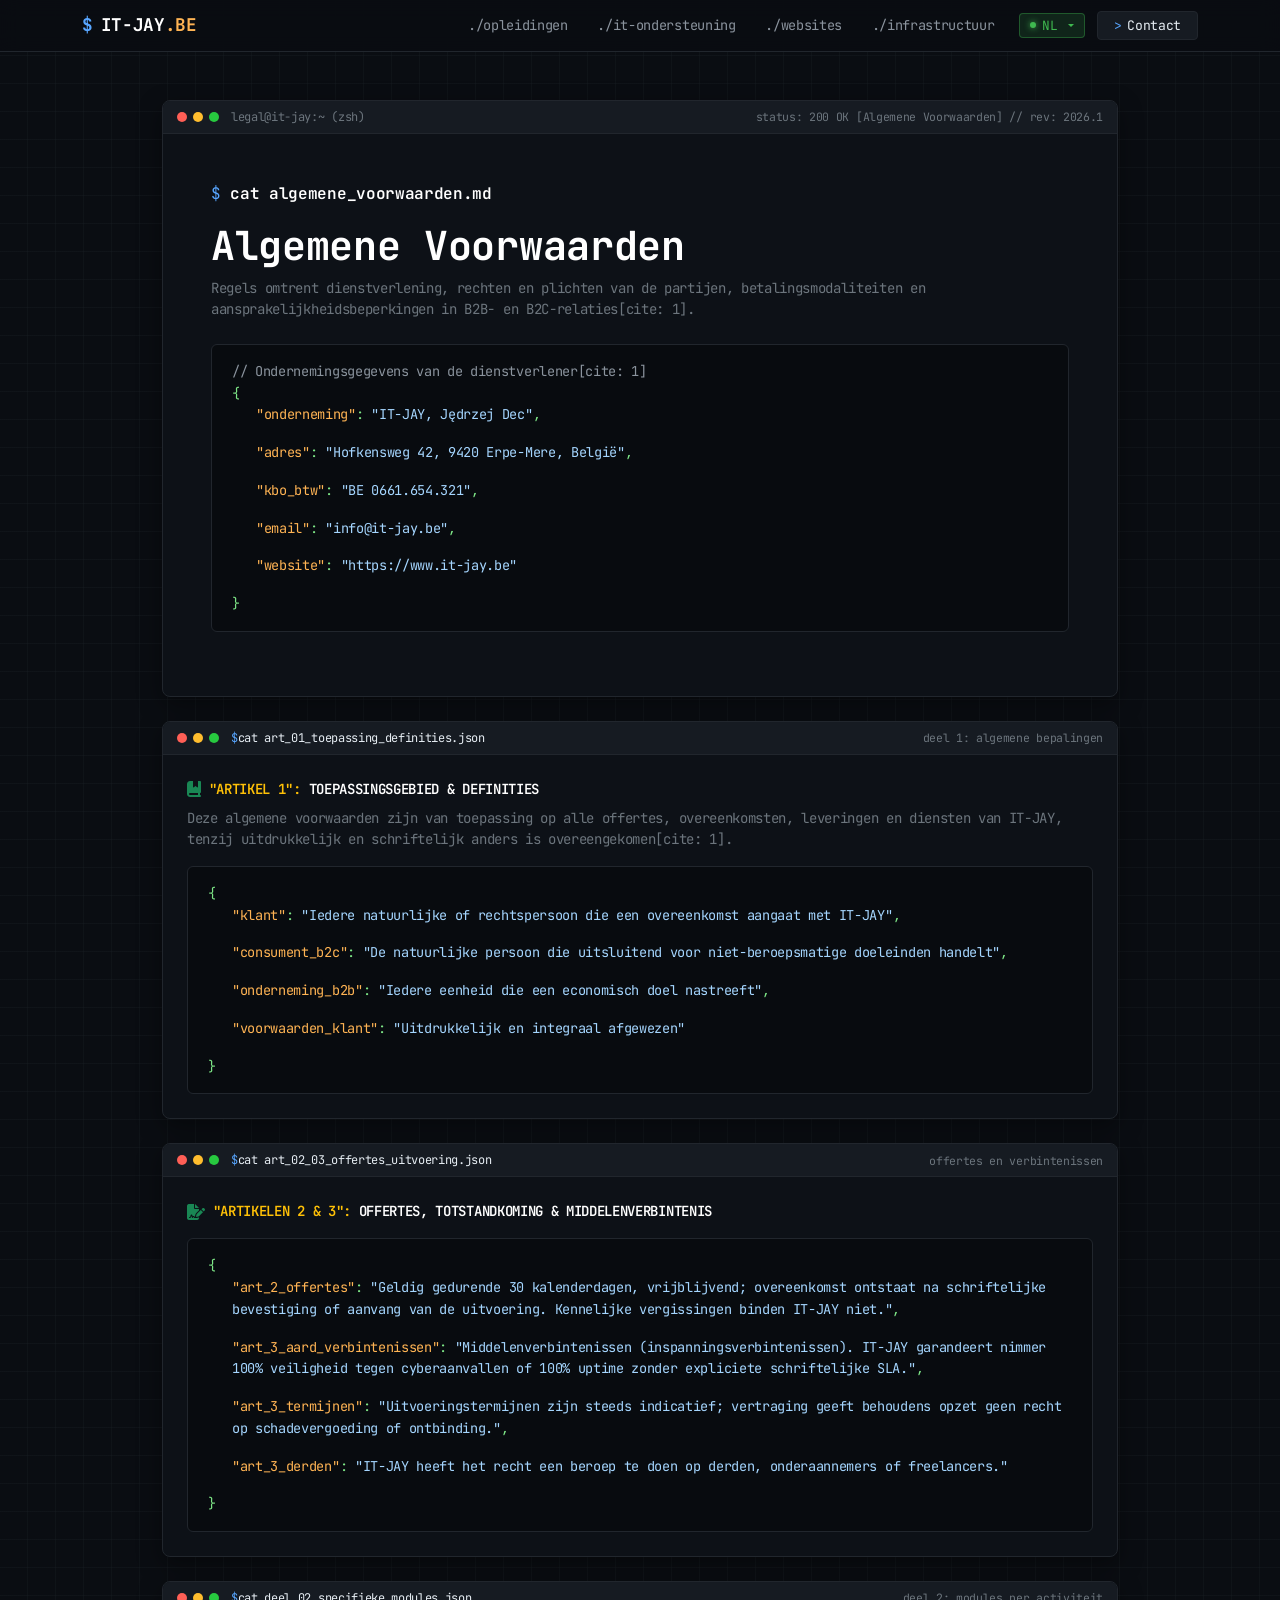
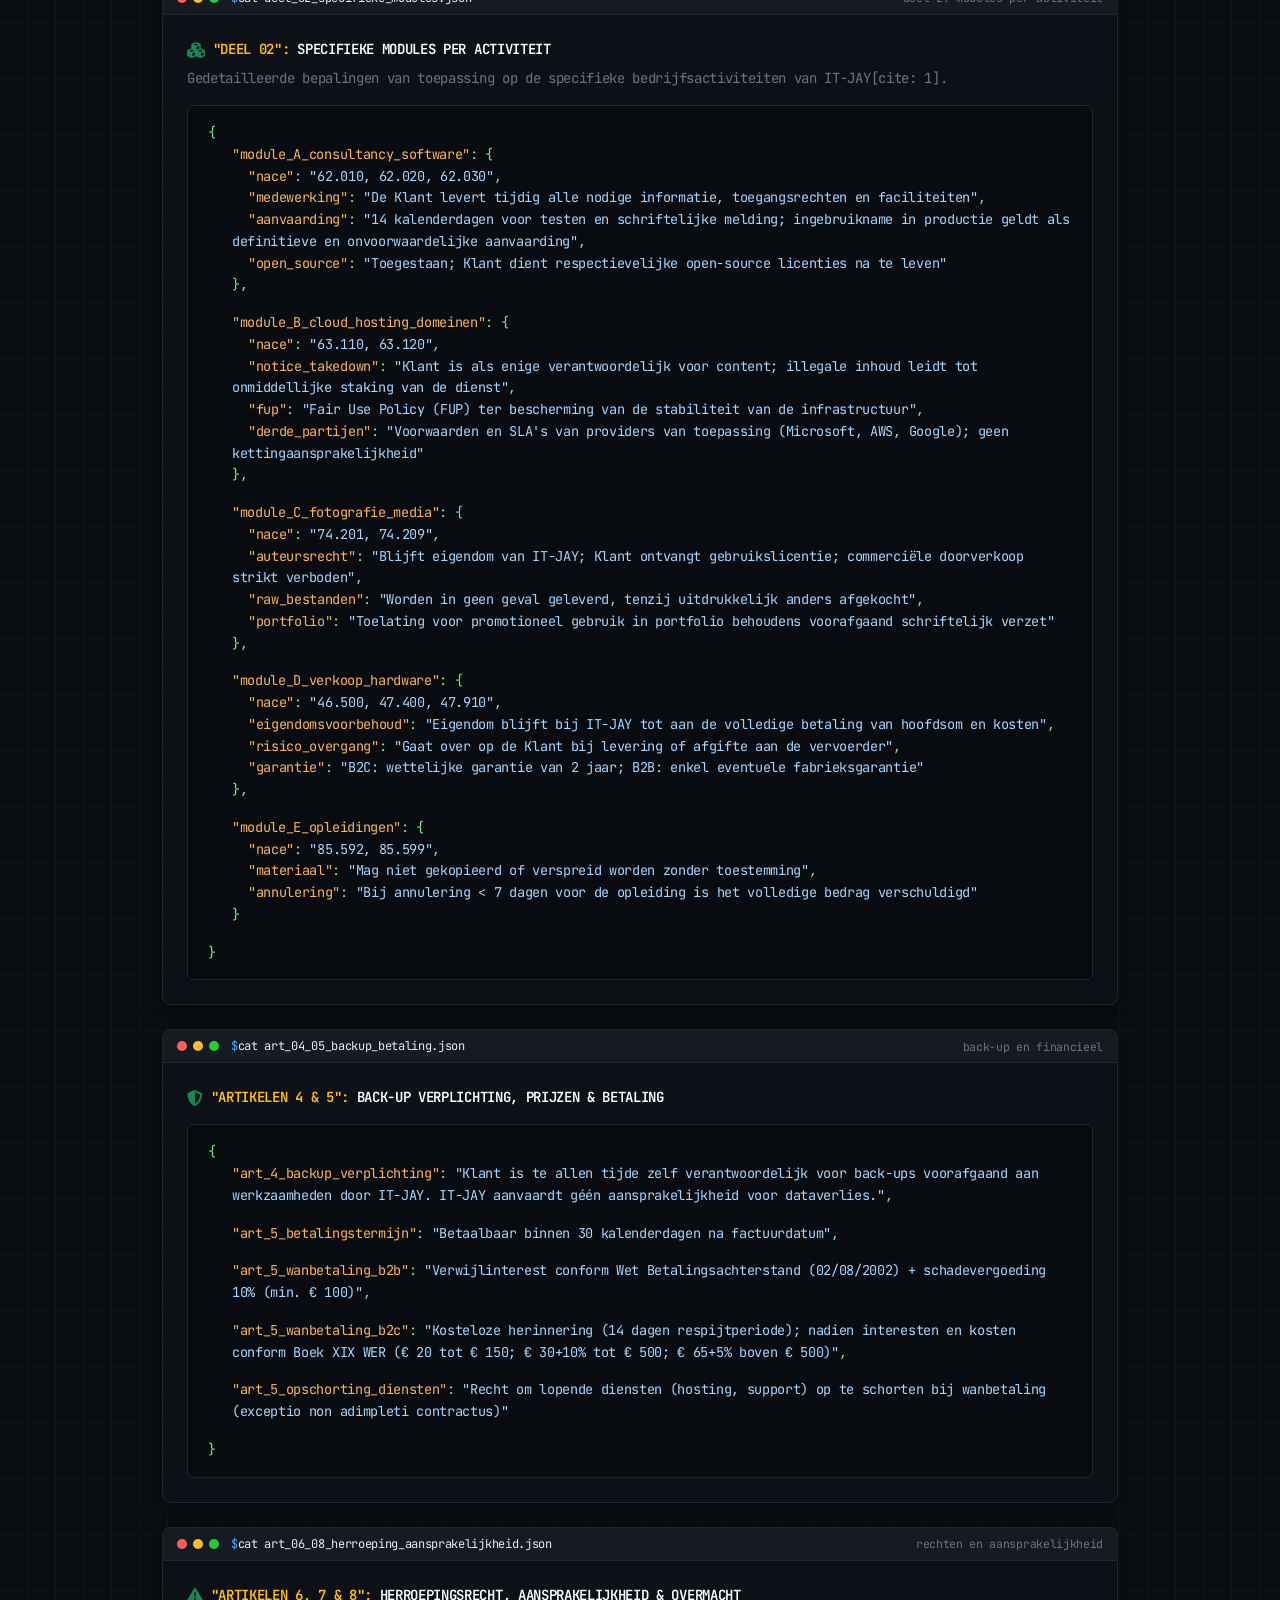
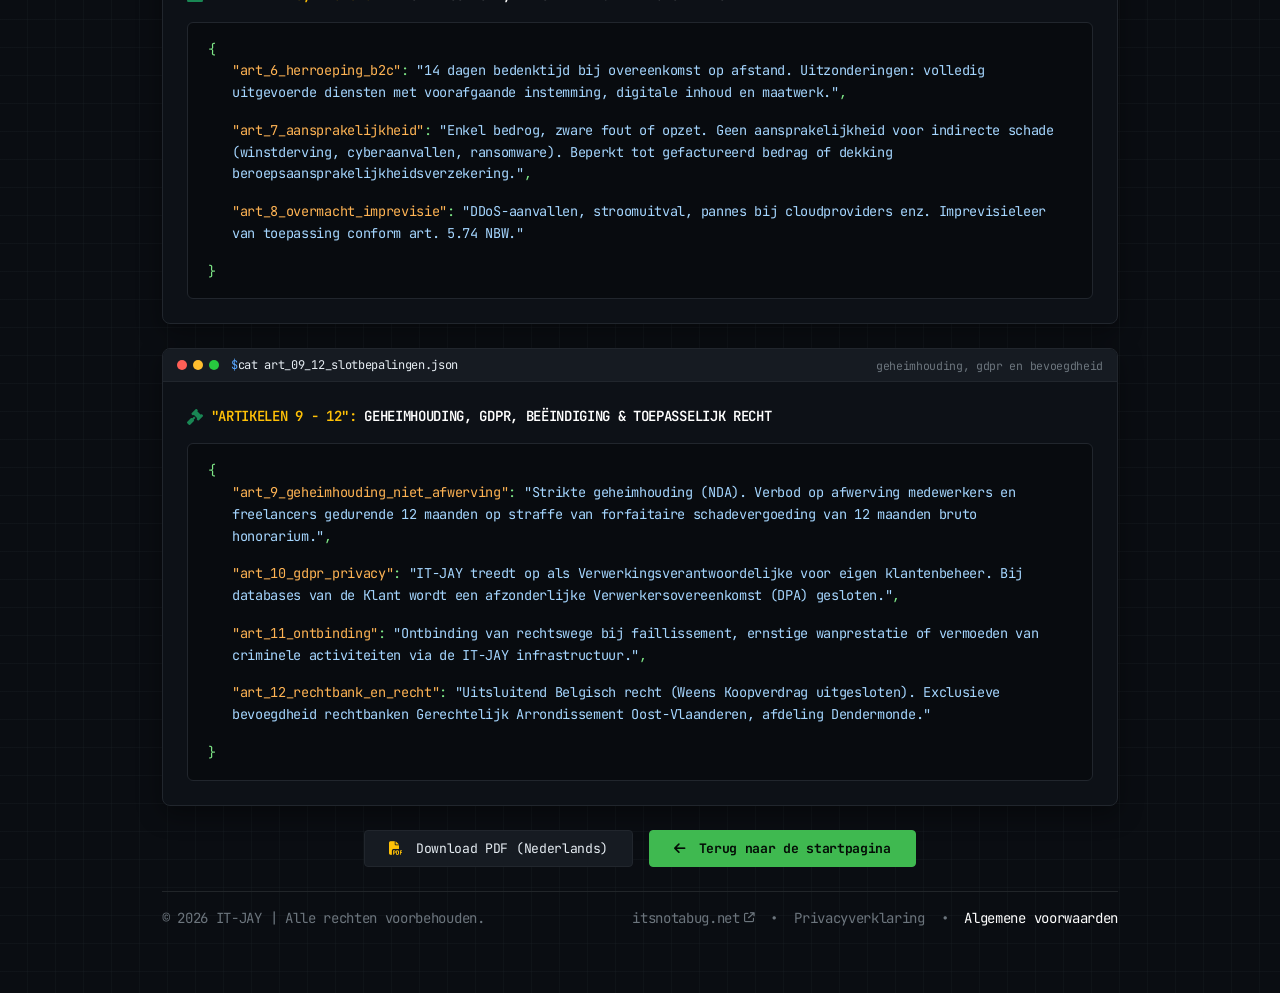
==== commit 3acba201: "add itsnotabug link" ====
--- a/algemene-voorwaarden.html
+++ b/algemene-voorwaarden.html
@@ -695,6 +695,15 @@
                     class="d-flex flex-column flex-sm-row justify-content-between align-items-center py-3 text-secondary small border-top border-dark">
                     <div>© 2026 IT-JAY | Alle rechten voorbehouden.</div>
                     <div class="d-flex gap-3 mt-2 mt-sm-0">
+                        <a
+                            href="https://www.itsnotabug.net"
+                            target="_blank"
+                            rel="noopener noreferrer"
+                            class="text-secondary text-decoration-none hover-white d-inline-flex align-items-center gap-1">
+                            <span>itsnotabug.net</span>
+                            <i class="fa-solid fa-arrow-up-right-from-square" style="font-size: 0.75em"></i>
+                        </a>
+                        <span>•</span>
                         <a href="privacyverklaring.html" class="text-secondary text-decoration-none hover-white"
                             >Privacyverklaring</a
                         >
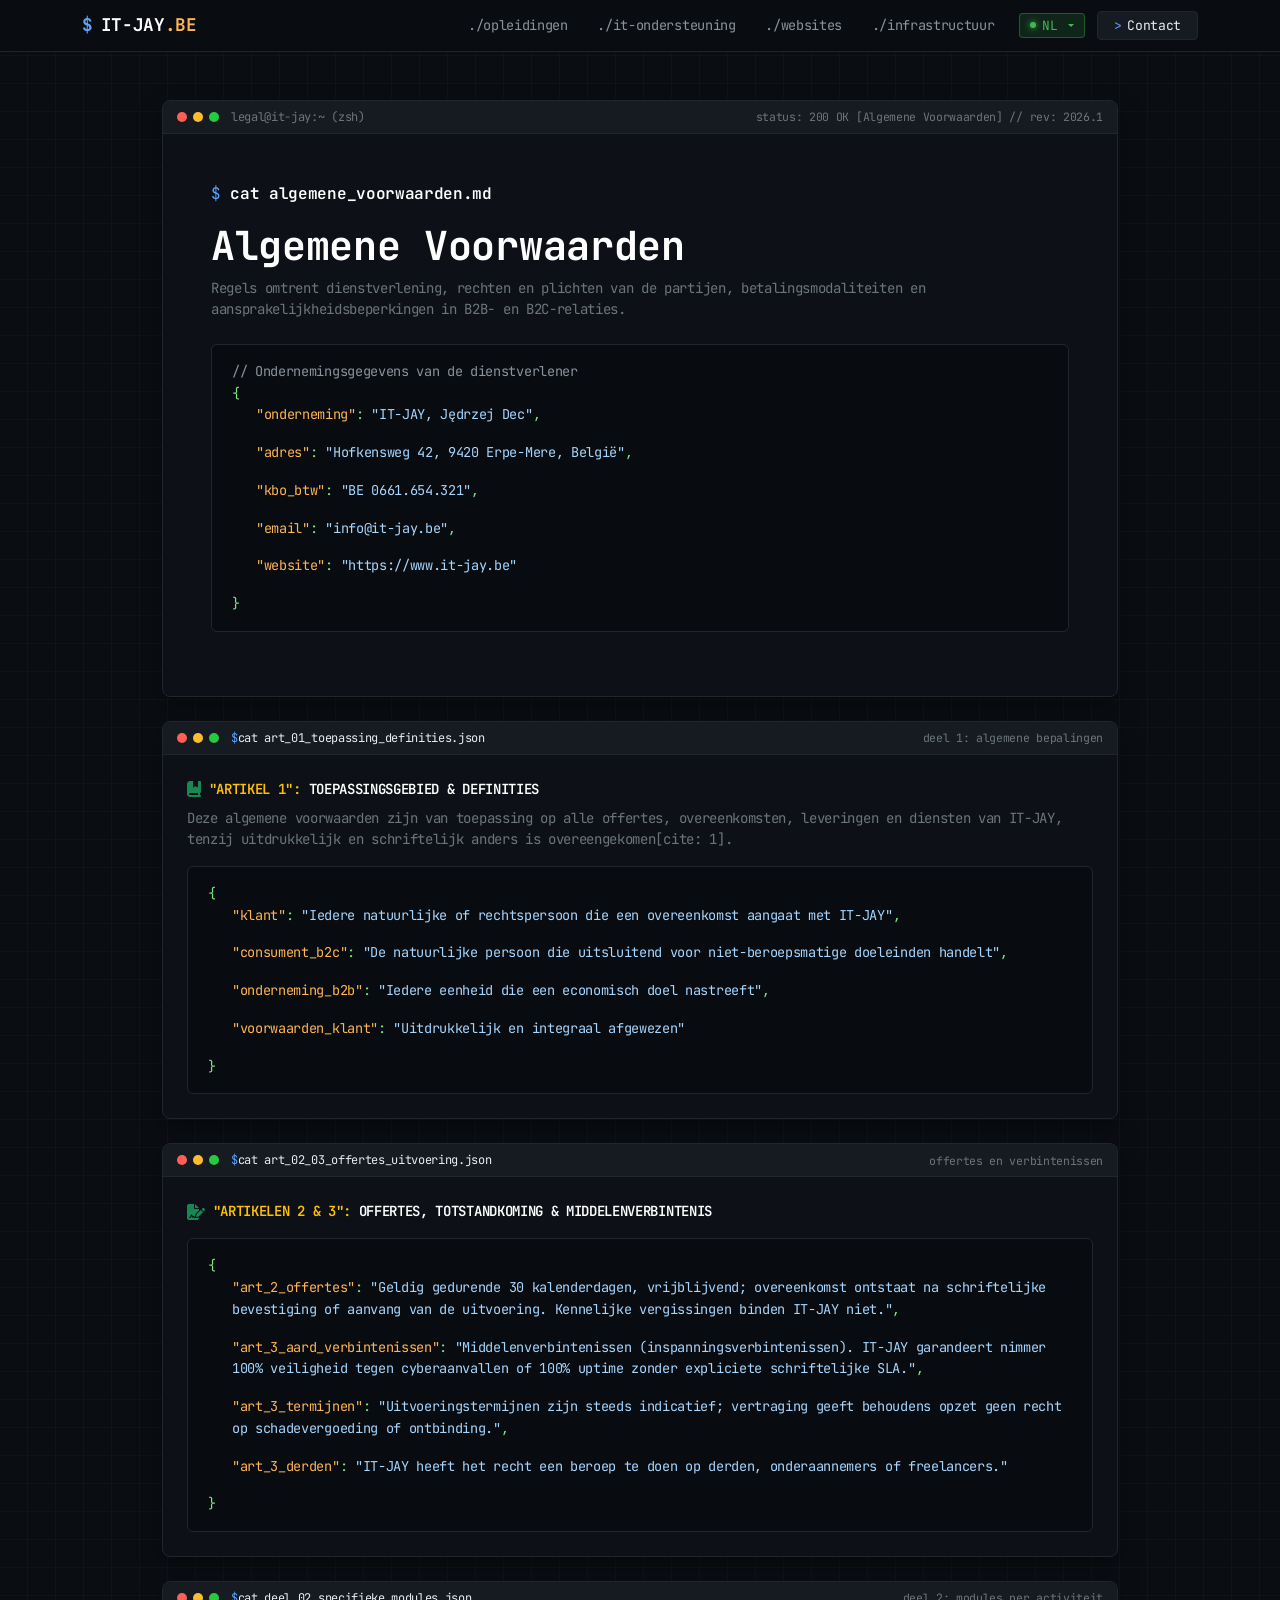
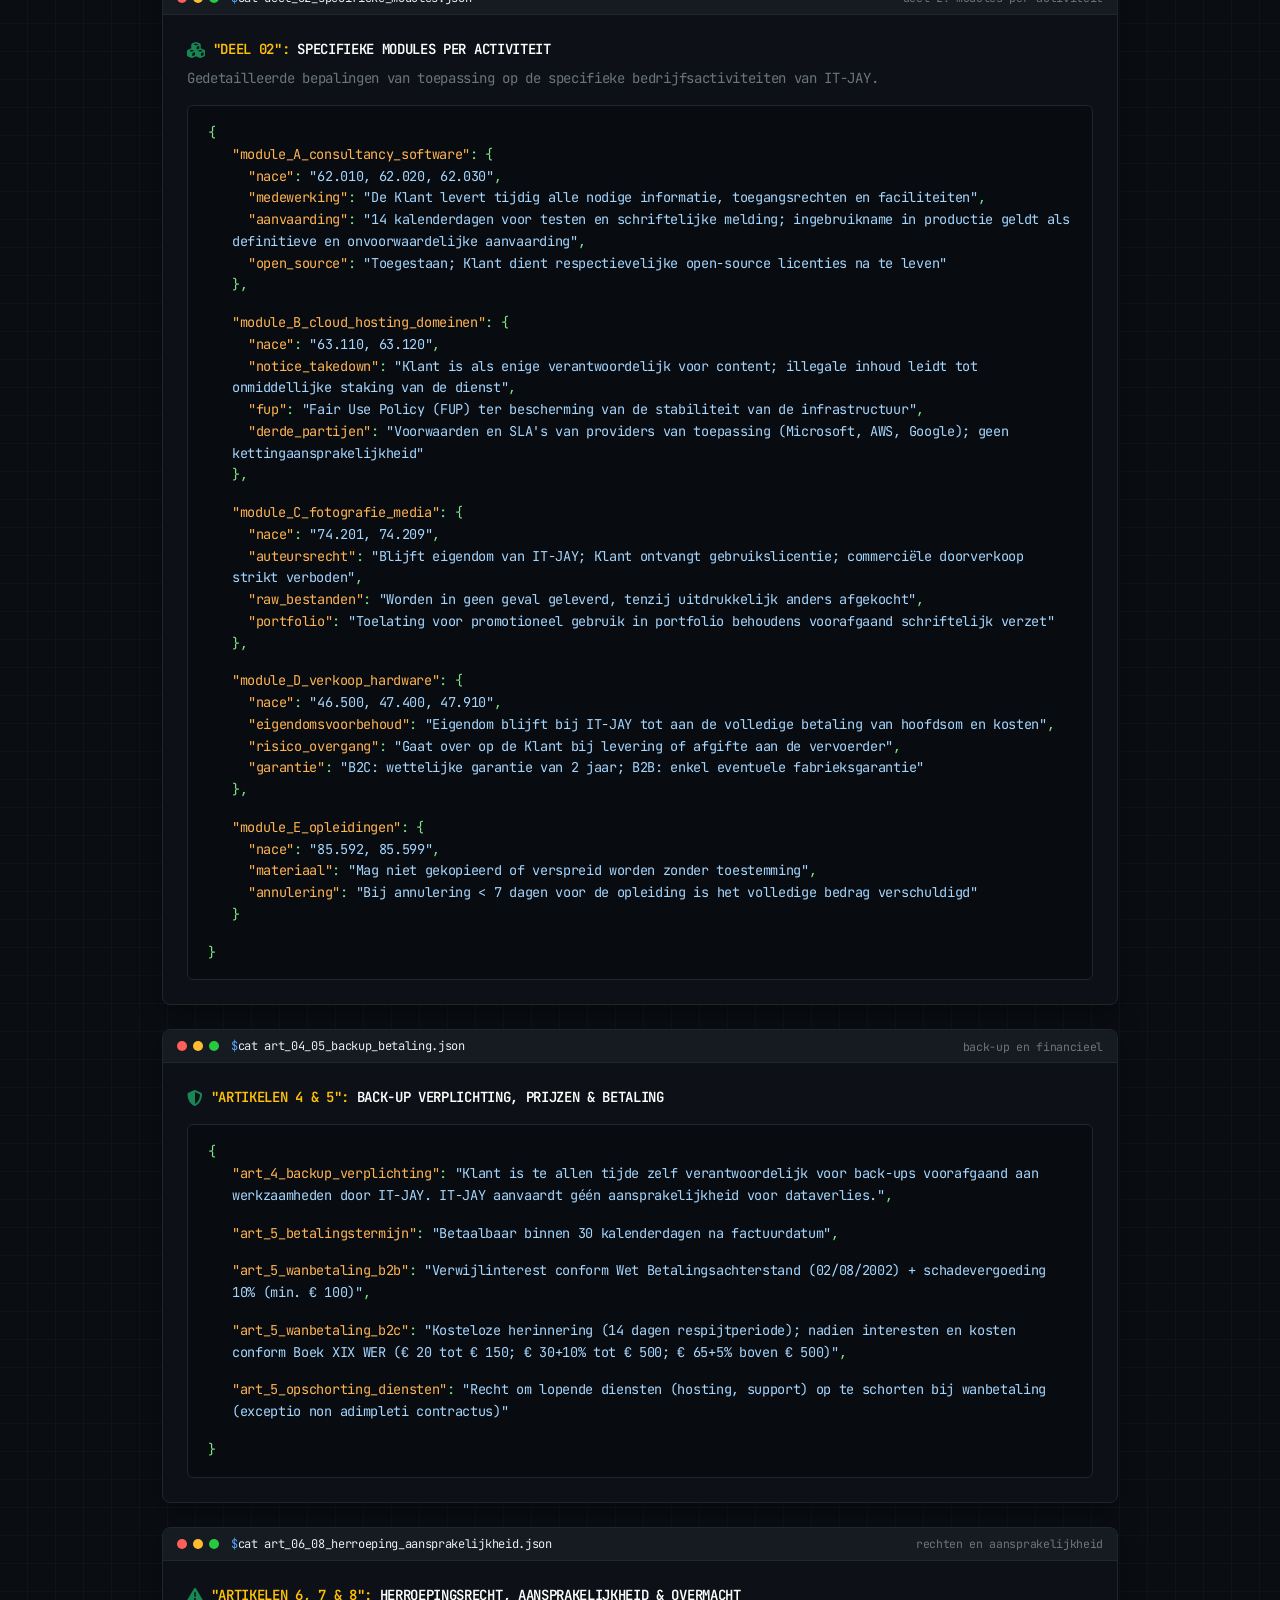
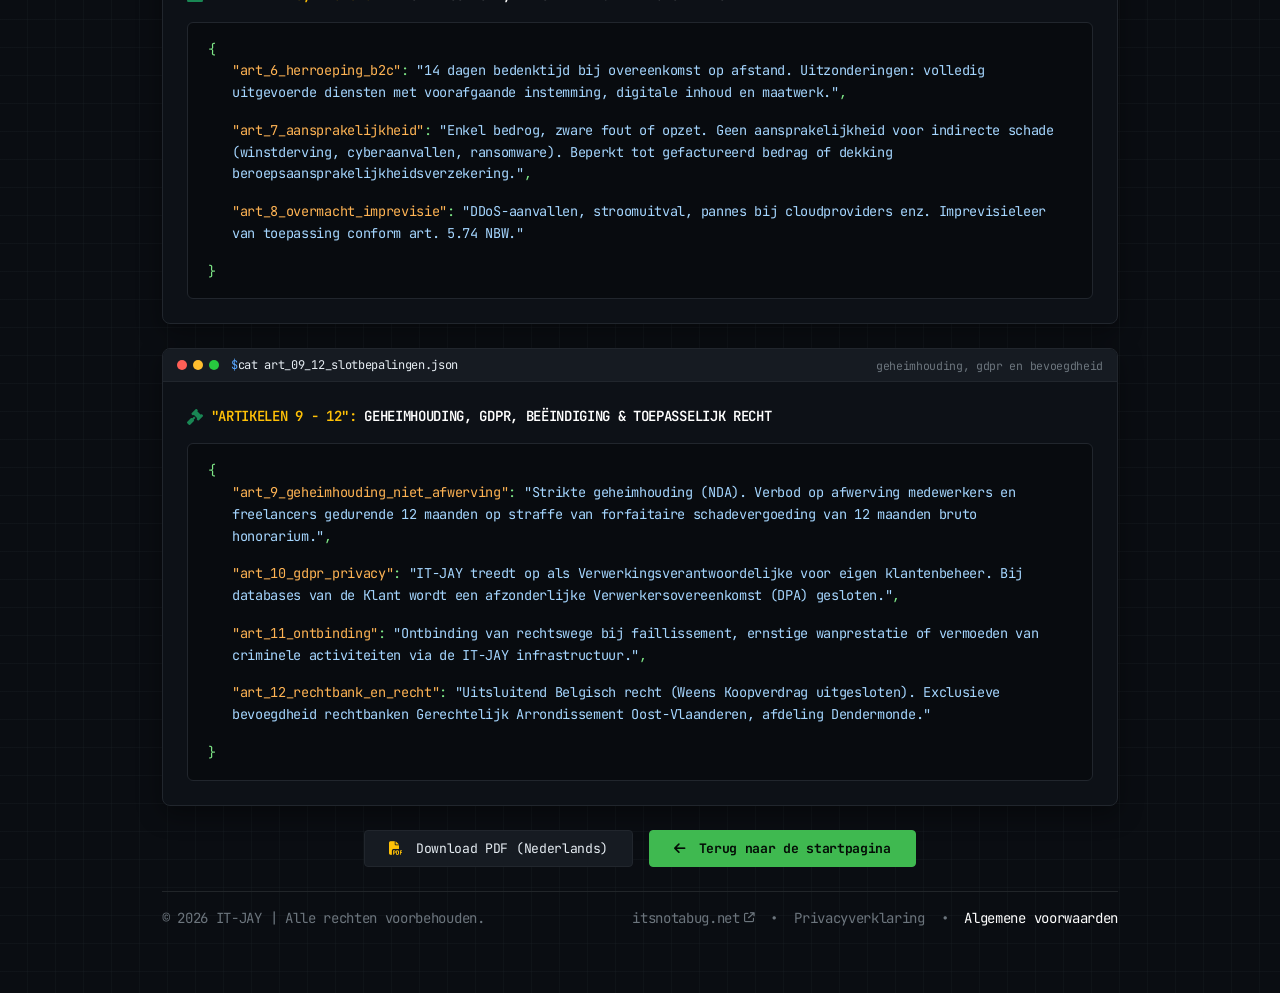
==== commit 3ee48efe: "remove cite" ====
--- a/algemene-voorwaarden.html
+++ b/algemene-voorwaarden.html
@@ -155,12 +155,12 @@
                         <h1 class="display-6 fw-bold text-white mb-2">Algemene Voorwaarden</h1>
                         <p class="text-secondary small mb-4">
                             Regels omtrent dienstverlening, rechten en plichten van de partijen, betalingsmodaliteiten
-                            en aansprakelijkheidsbeperkingen in B2B- en B2C-relaties[cite: 1].
+                            en aansprakelijkheidsbeperkingen in B2B- en B2C-relaties.
                         </p>
 
                         <!-- Blok danych podmiotu -->
                         <div class="json-block mb-3">
-                            <span class="jc">// Ondernemingsgegevens van de dienstverlener[cite: 1]</span><br />
+                            <span class="jc">// Ondernemingsgegevens van de dienstverlener</span><br />
                             <span class="jp">{</span><br />
                             <div class="json-row">
                                 <p>
@@ -337,7 +337,7 @@
                         </div>
                         <p class="text-secondary small mb-3">
                             Gedetailleerde bepalingen van toepassing op de specifieke bedrijfsactiviteiten van
-                            IT-JAY[cite: 1].
+                            IT-JAY.
                         </p>
                         <div class="json-block">
                             <span class="jp">{</span><br />
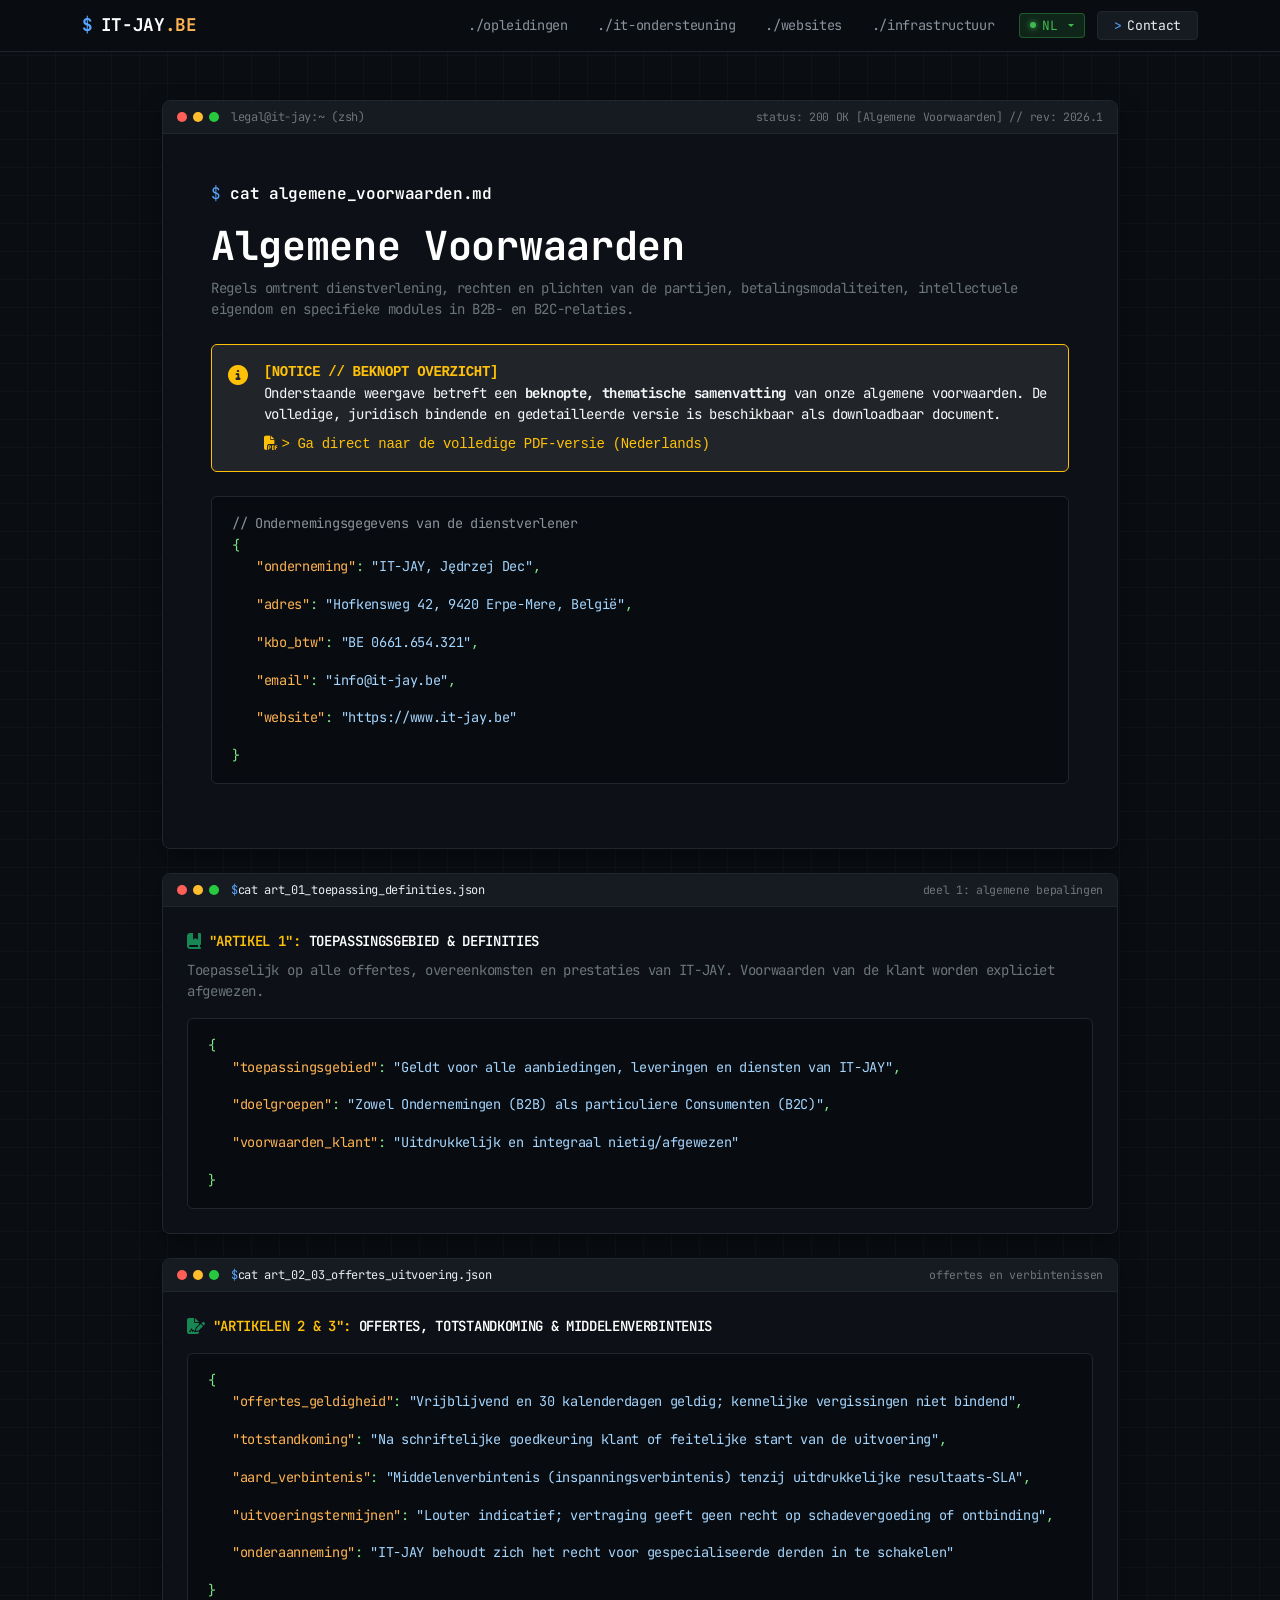
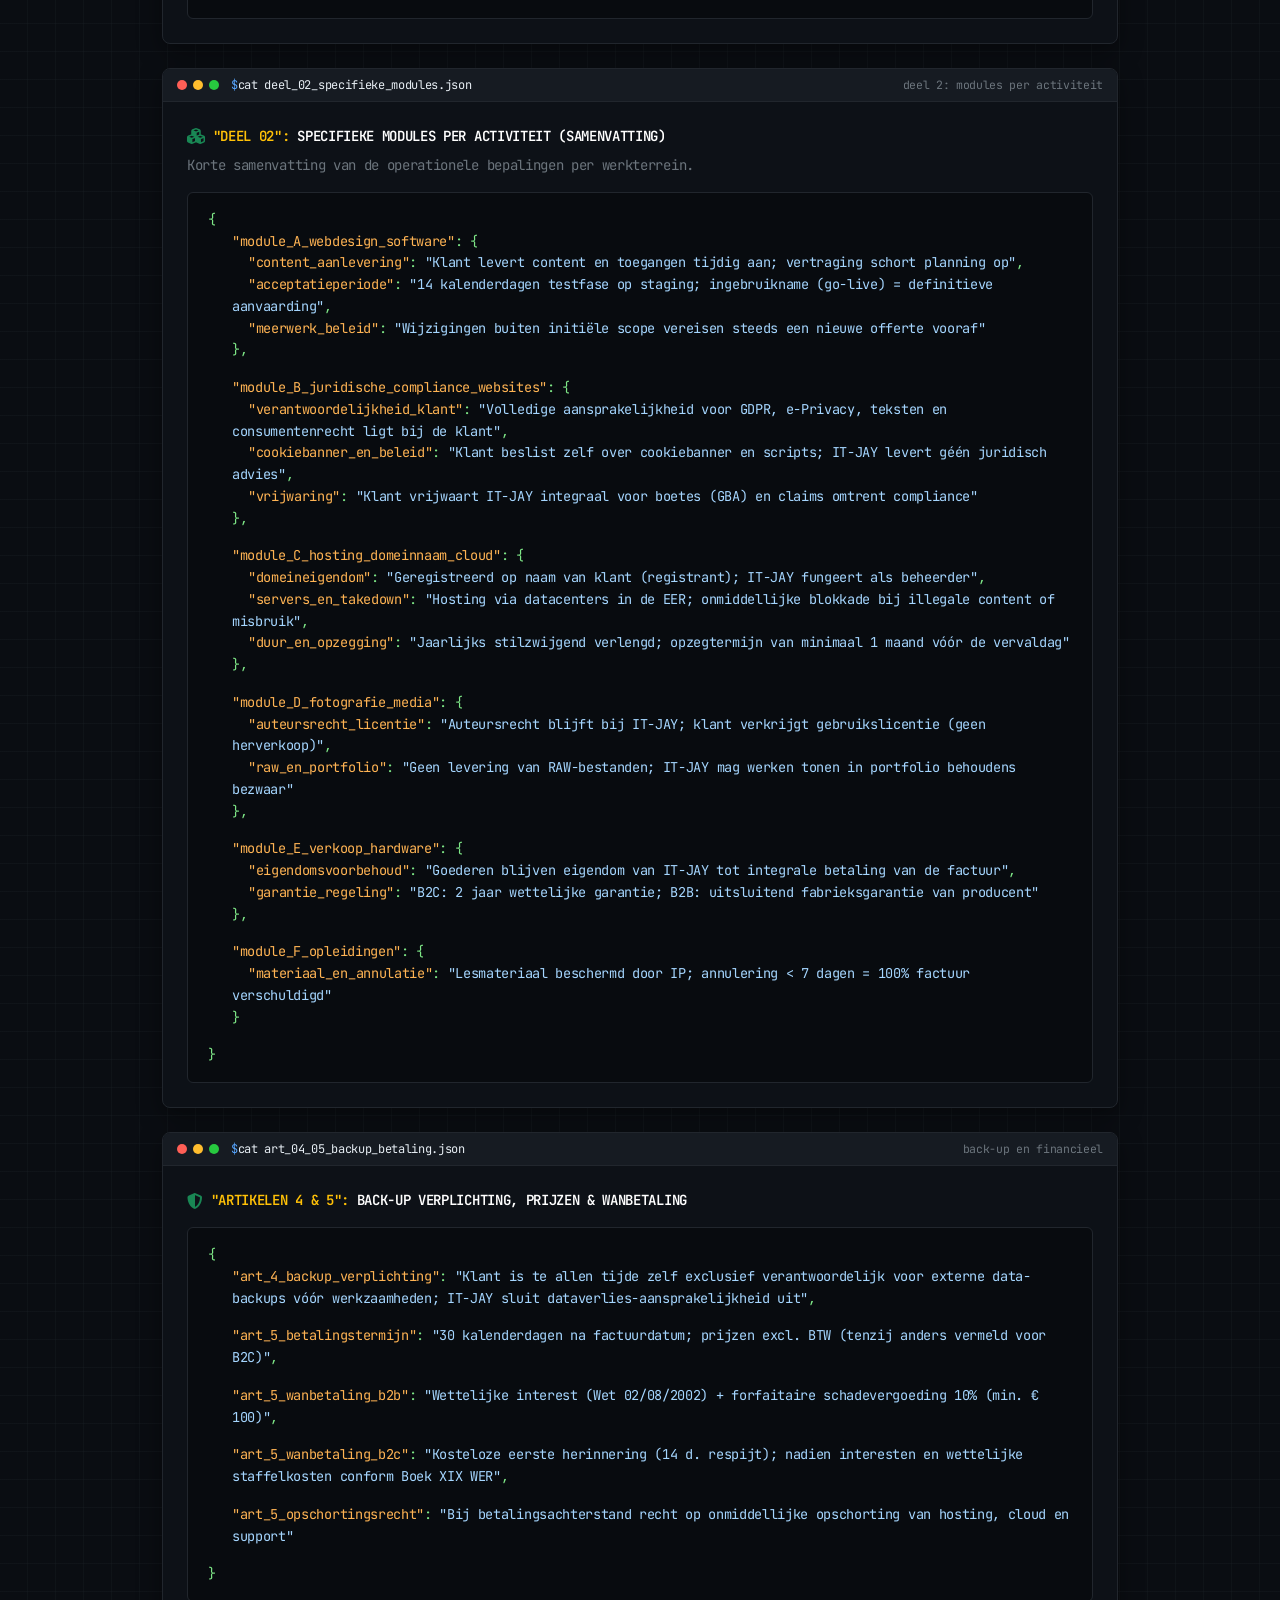
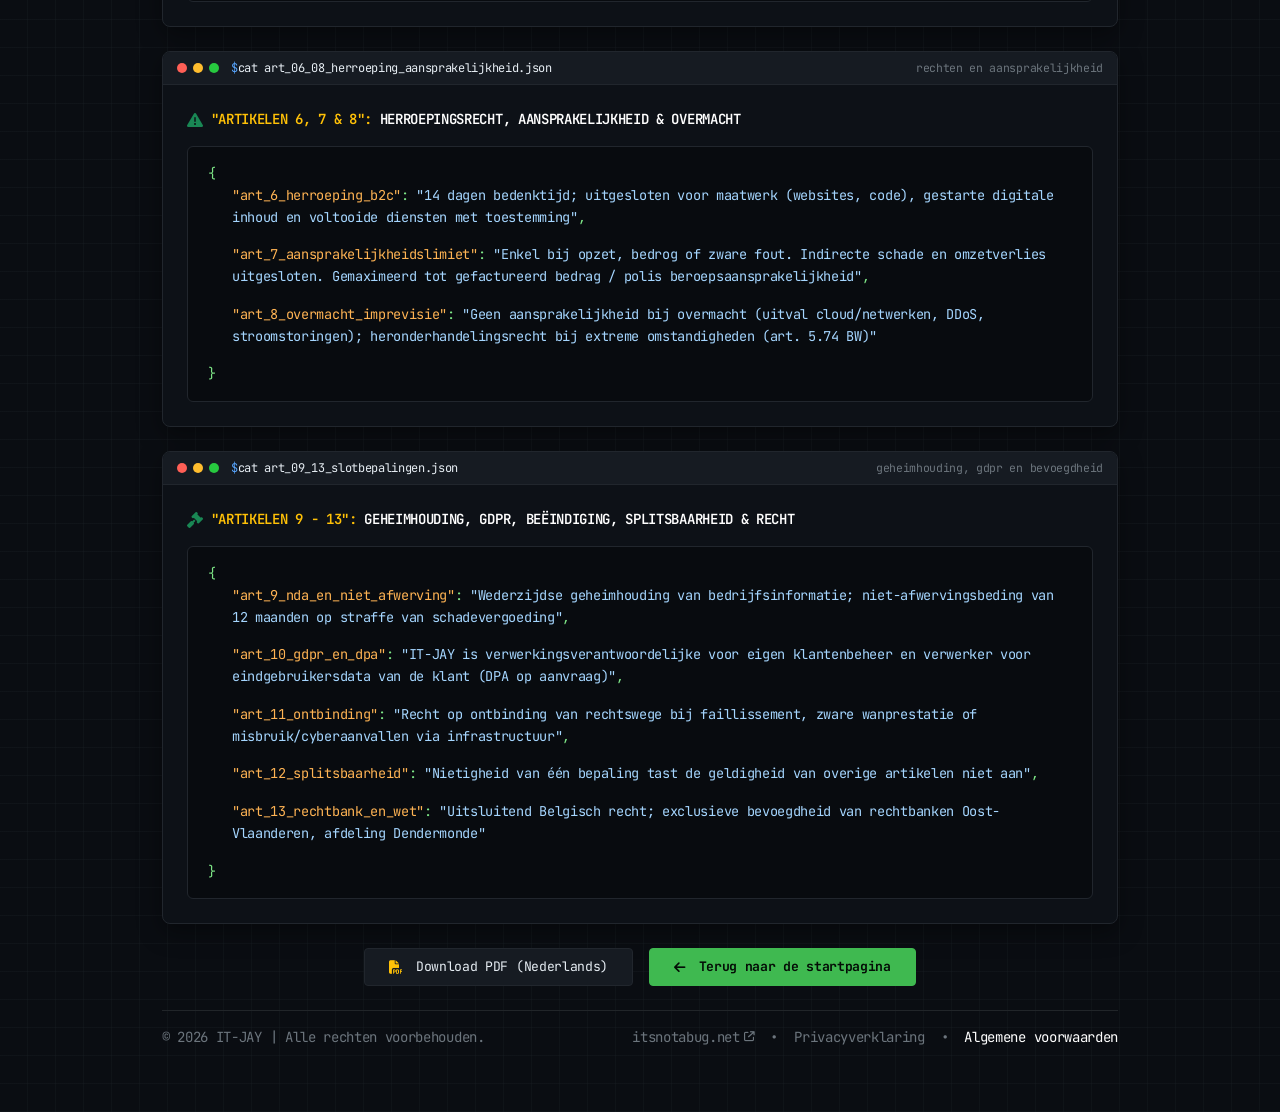
==== commit 4d2ff296: "update Terms and Conditions" ====
--- a/algemene-voorwaarden.html
+++ b/algemene-voorwaarden.html
@@ -9,7 +9,7 @@
         <title>IT-JAY | Algemene Voorwaarden</title>
         <meta
             name="description"
-            content="Algemene voorwaarden van IT-JAY – regels voor samenwerking, aansprakelijkheid, garanties en specifieke dienstverleningsmodules." />
+            content="Algemene voorwaarden van IT-JAY – regels voor samenwerking, aansprakelijkheid, garanties, intellectuele eigendom en specifieke modules voor IT, websites, hosting, foto en hardware." />
         <meta name="author" content="IT-JAY" />
         <meta name="robots" content="index, follow" />
         <link rel="canonical" href="https://it-jay.be/nl/algemene-voorwaarden.html" />
@@ -91,8 +91,8 @@
                                     aria-labelledby="langSelectorMenu">
                                     <li>
                                         <a
-                                            class="lang-item-btn active-lang text-decoration-none"
-                                            href="index_pl.html"
+                                            class="lang-item-btn text-decoration-none"
+                                            href="warunki-ogolne.html"
                                             data-lang="PL">
                                             <span>🇵🇱 Polski</span>
                                             <small class="opacity-75">PL</small>
@@ -100,8 +100,8 @@
                                     </li>
                                     <li>
                                         <a
-                                            class="lang-item-btn text-decoration-none"
-                                            href="index_nl.html"
+                                            class="lang-item-btn active-lang text-decoration-none"
+                                            href="algemene-voorwaarden.html"
                                             data-lang="NL">
                                             <span>🇳🇱 Nederlands</span>
                                             <small class="opacity-75">NL</small>
@@ -110,7 +110,7 @@
                                     <li>
                                         <a
                                             class="lang-item-btn text-decoration-none"
-                                            href="index_en.html"
+                                            href="terms-and-conditions.html"
                                             data-lang="EN">
                                             <span>🇬🇧 English</span>
                                             <small class="opacity-75">EN</small>
@@ -154,9 +154,26 @@
                         </div>
                         <h1 class="display-6 fw-bold text-white mb-2">Algemene Voorwaarden</h1>
                         <p class="text-secondary small mb-4">
-                            Regels omtrent dienstverlening, rechten en plichten van de partijen, betalingsmodaliteiten
-                            en aansprakelijkheidsbeperkingen in B2B- en B2C-relaties.
+                            Regels omtrent dienstverlening, rechten en plichten van de partijen, betalingsmodaliteiten,
+                            intellectuele eigendom en specifieke modules in B2B- en B2C-relaties.
                         </p>
+
+                        <!-- Terminal Notice: Samenvatting & PDF verwijzing -->
+                        <div class="p-3 mb-4 rounded border border-warning bg-dark d-flex align-items-start gap-3">
+                            <i class="fa-solid fa-circle-info text-warning fs-5 mt-1"></i>
+                            <div class="small">
+                                <span class="text-warning fw-semibold font-monospace">[NOTICE // BEKNOPT OVERZICHT]</span><br />
+                                <span class="text-light">
+                                    Onderstaande weergave betreft een <strong>beknopte, thematische samenvatting</strong> van onze algemene voorwaarden. 
+                                    De volledige, juridisch bindende en gedetailleerde versie is beschikbaar als downloadbaar document.
+                                </span>
+                                <div class="mt-2">
+                                    <a href="#downloads" class="text-warning text-decoration-none fw-medium hover-underline font-monospace">
+                                        <i class="fa-solid fa-file-pdf me-1"></i>&gt; Ga direct naar de volledige PDF-versie (Nederlands)
+                                    </a>
+                                </div>
+                            </div>
+                        </div>
 
                         <!-- Blok danych podmiotu -->
                         <div class="json-block mb-3">
@@ -169,8 +186,7 @@
                                 </p>
                                 <p>
                                     <span class="jk">"adres"</span><span class="jp">:</span>
-                                    <span class="js">"Hofkensweg 42, 9420 Erpe-Mere, België"</span
-                                    ><span class="jp">,</span>
+                                    <span class="js">"Hofkensweg 42, 9420 Erpe-Mere, België"</span><span class="jp">,</span>
                                 </p>
                                 <p>
                                     <span class="jk">"kbo_btw"</span><span class="jp">:</span>
@@ -190,7 +206,7 @@
                     </div>
                 </section>
 
-                <!-- CZĘŚĆ 1 / ARTYKUŁ 1 -->
+                <!-- DEEL 1 / ARTIKEL 1 -->
                 <section class="terminal-window mb-3 mb-md-4">
                     <div class="terminal-header d-flex align-items-center justify-content-between">
                         <div class="d-flex align-items-center">
@@ -214,43 +230,30 @@
                             </span>
                         </div>
                         <p class="text-secondary small mb-3">
-                            Deze algemene voorwaarden zijn van toepassing op alle offertes, overeenkomsten, leveringen
-                            en diensten van IT-JAY, tenzij uitdrukkelijk en schriftelijk anders is overeengekomen[cite:
-                            1].
+                            Toepasselijk op alle offertes, overeenkomsten en prestaties van IT-JAY. Voorwaarden van de klant worden expliciet afgewezen.
                         </p>
                         <div class="json-block">
                             <span class="jp">{</span><br />
                             <div class="json-row">
                                 <p>
-                                    <span class="jk">"klant"</span><span class="jp">:</span>
-                                    <span class="js"
-                                        >"Iedere natuurlijke of rechtspersoon die een overeenkomst aangaat met
-                                        IT-JAY"</span
-                                    ><span class="jp">,</span>
-                                </p>
-                                <p>
-                                    <span class="jk">"consument_b2c"</span><span class="jp">:</span>
-                                    <span class="js"
-                                        >"De natuurlijke persoon die uitsluitend voor niet-beroepsmatige doeleinden
-                                        handelt"</span
-                                    ><span class="jp">,</span>
-                                </p>
-                                <p>
-                                    <span class="jk">"onderneming_b2b"</span><span class="jp">:</span>
-                                    <span class="js">"Iedere eenheid die een economisch doel nastreeft"</span
-                                    ><span class="jp">,</span>
+                                    <span class="jk">"toepassingsgebied"</span><span class="jp">:</span>
+                                    <span class="js">"Geldt voor alle aanbiedingen, leveringen en diensten van IT-JAY"</span><span class="jp">,</span>
+                                </p>
+                                <p>
+                                    <span class="jk">"doelgroepen"</span><span class="jp">:</span>
+                                    <span class="js">"Zowel Ondernemingen (B2B) als particuliere Consumenten (B2C)"</span><span class="jp">,</span>
                                 </p>
                                 <p>
                                     <span class="jk">"voorwaarden_klant"</span><span class="jp">:</span>
-                                    <span class="js">"Uitdrukkelijk en integraal afgewezen"</span>
-                                </p>
-                            </div>
-                            <span class="jp">}</span>
-                        </div>
-                    </div>
-                </section>
-
-                <!-- CZĘŚĆ 1 / ARTYKUŁ 2 & 3 -->
+                                    <span class="js">"Uitdrukkelijk en integraal nietig/afgewezen"</span>
+                                </p>
+                            </div>
+                            <span class="jp">}</span>
+                        </div>
+                    </div>
+                </section>
+
+                <!-- DEEL 1 / ARTIKEL 2 & 3 -->
                 <section class="terminal-window mb-3 mb-md-4">
                     <div class="terminal-header d-flex align-items-center justify-content-between">
                         <div class="d-flex align-items-center">
@@ -277,42 +280,32 @@
                             <span class="jp">{</span><br />
                             <div class="json-row">
                                 <p>
-                                    <span class="jk">"art_2_offertes"</span><span class="jp">:</span>
-                                    <span class="js"
-                                        >"Geldig gedurende 30 kalenderdagen, vrijblijvend; overeenkomst ontstaat na
-                                        schriftelijke bevestiging of aanvang van de uitvoering. Kennelijke vergissingen
-                                        binden IT-JAY niet."</span
-                                    ><span class="jp">,</span>
-                                </p>
-                                <p>
-                                    <span class="jk">"art_3_aard_verbintenissen"</span><span class="jp">:</span>
-                                    <span class="js"
-                                        >"Middelenverbintenissen (inspanningsverbintenissen). IT-JAY garandeert nimmer
-                                        100% veiligheid tegen cyberaanvallen of 100% uptime zonder expliciete
-                                        schriftelijke SLA."</span
-                                    ><span class="jp">,</span>
-                                </p>
-                                <p>
-                                    <span class="jk">"art_3_termijnen"</span><span class="jp">:</span>
-                                    <span class="js"
-                                        >"Uitvoeringstermijnen zijn steeds indicatief; vertraging geeft behoudens opzet
-                                        geen recht op schadevergoeding of ontbinding."</span
-                                    ><span class="jp">,</span>
-                                </p>
-                                <p>
-                                    <span class="jk">"art_3_derden"</span><span class="jp">:</span>
-                                    <span class="js"
-                                        >"IT-JAY heeft het recht een beroep te doen op derden, onderaannemers of
-                                        freelancers."</span
-                                    >
-                                </p>
-                            </div>
-                            <span class="jp">}</span>
-                        </div>
-                    </div>
-                </section>
-
-                <!-- CZĘŚĆ 2: MODUŁY SPECJALNE -->
+                                    <span class="jk">"offertes_geldigheid"</span><span class="jp">:</span>
+                                    <span class="js">"Vrijblijvend en 30 kalenderdagen geldig; kennelijke vergissingen niet bindend"</span><span class="jp">,</span>
+                                </p>
+                                <p>
+                                    <span class="jk">"totstandkoming"</span><span class="jp">:</span>
+                                    <span class="js">"Na schriftelijke goedkeuring klant of feitelijke start van de uitvoering"</span><span class="jp">,</span>
+                                </p>
+                                <p>
+                                    <span class="jk">"aard_verbintenis"</span><span class="jp">:</span>
+                                    <span class="js">"Middelenverbintenis (inspanningsverbintenis) tenzij uitdrukkelijke resultaats-SLA"</span><span class="jp">,</span>
+                                </p>
+                                <p>
+                                    <span class="jk">"uitvoeringstermijnen"</span><span class="jp">:</span>
+                                    <span class="js">"Louter indicatief; vertraging geeft geen recht op schadevergoeding of ontbinding"</span><span class="jp">,</span>
+                                </p>
+                                <p>
+                                    <span class="jk">"onderaanneming"</span><span class="jp">:</span>
+                                    <span class="js">"IT-JAY behoudt zich het recht voor gespecialiseerde derden in te schakelen"</span>
+                                </p>
+                            </div>
+                            <span class="jp">}</span>
+                        </div>
+                    </div>
+                </section>
+
+                <!-- DEEL 2: SPECIFIEKE MODULES (MODULE A, B, C, D, E, F) -->
                 <section class="terminal-window mb-3 mb-md-4">
                     <div class="terminal-header d-flex align-items-center justify-content-between">
                         <div class="d-flex align-items-center">
@@ -332,155 +325,63 @@
                             <i class="fa-solid fa-cubes text-success"></i>
                             <span class="code-font small text-uppercase fw-semibold">
                                 <span class="text-warning">"Deel 02":</span>
-                                <span class="text-white"> Specifieke modules per activiteit</span>
+                                <span class="text-white"> Specifieke modules per activiteit (Samenvatting)</span>
                             </span>
                         </div>
                         <p class="text-secondary small mb-3">
-                            Gedetailleerde bepalingen van toepassing op de specifieke bedrijfsactiviteiten van
-                            IT-JAY.
+                            Korte samenvatting van de operationele bepalingen per werkterrein.
                         </p>
                         <div class="json-block">
                             <span class="jp">{</span><br />
                             <div class="json-row">
-                                <p>
-                                    <span class="jk">"module_A_consultancy_software"</span><span class="jp">:</span>
+                                <!-- MODULE A -->
+                                <p>
+                                    <span class="jk">"module_A_webdesign_software"</span><span class="jp">:</span>
                                     <span class="jp">{</span><br />
-                                    <span class="ps-3"
-                                        ><span class="jk">"nace"</span><span class="jp">:</span>
-                                        <span class="js">"62.010, 62.020, 62.030"</span><span class="jp">,</span></span
-                                    ><br />
-                                    <span class="ps-3"
-                                        ><span class="jk">"medewerking"</span><span class="jp">:</span>
-                                        <span class="js"
-                                            >"De Klant levert tijdig alle nodige informatie, toegangsrechten en
-                                            faciliteiten"</span
-                                        ><span class="jp">,</span></span
-                                    ><br />
-                                    <span class="ps-3"
-                                        ><span class="jk">"aanvaarding"</span><span class="jp">:</span>
-                                        <span class="js"
-                                            >"14 kalenderdagen voor testen en schriftelijke melding; ingebruikname in
-                                            productie geldt als definitieve en onvoorwaardelijke aanvaarding"</span
-                                        ><span class="jp">,</span></span
-                                    ><br />
-                                    <span class="ps-3"
-                                        ><span class="jk">"open_source"</span><span class="jp">:</span>
-                                        <span class="js"
-                                            >"Toegestaan; Klant dient respectievelijke open-source licenties na te
-                                            leven"</span
-                                        ></span
-                                    ><br />
+                                    <span class="ps-3"><span class="jk">"content_aanlevering"</span><span class="jp">:</span> <span class="js">"Klant levert content en toegangen tijdig aan; vertraging schort planning op"</span><span class="jp">,</span></span><br />
+                                    <span class="ps-3"><span class="jk">"acceptatieperiode"</span><span class="jp">:</span> <span class="js">"14 kalenderdagen testfase op staging; ingebruikname (go-live) = definitieve aanvaarding"</span><span class="jp">,</span></span><br />
+                                    <span class="ps-3"><span class="jk">"meerwerk_beleid"</span><span class="jp">:</span> <span class="js">"Wijzigingen buiten initiële scope vereisen steeds een nieuwe offerte vooraf"</span></span><br />
                                     <span class="jp">}</span><span class="jp">,</span>
                                 </p>
-                                <p>
-                                    <span class="jk">"module_B_cloud_hosting_domeinen"</span><span class="jp">:</span>
+                                <!-- MODULE B -->
+                                <p>
+                                    <span class="jk">"module_B_juridische_compliance_websites"</span><span class="jp">:</span>
                                     <span class="jp">{</span><br />
-                                    <span class="ps-3"
-                                        ><span class="jk">"nace"</span><span class="jp">:</span>
-                                        <span class="js">"63.110, 63.120"</span><span class="jp">,</span></span
-                                    ><br />
-                                    <span class="ps-3"
-                                        ><span class="jk">"notice_takedown"</span><span class="jp">:</span>
-                                        <span class="js"
-                                            >"Klant is als enige verantwoordelijk voor content; illegale inhoud leidt
-                                            tot onmiddellijke staking van de dienst"</span
-                                        ><span class="jp">,</span></span
-                                    ><br />
-                                    <span class="ps-3"
-                                        ><span class="jk">"fup"</span><span class="jp">:</span>
-                                        <span class="js"
-                                            >"Fair Use Policy (FUP) ter bescherming van de stabiliteit van de
-                                            infrastructuur"</span
-                                        ><span class="jp">,</span></span
-                                    ><br />
-                                    <span class="ps-3"
-                                        ><span class="jk">"derde_partijen"</span><span class="jp">:</span>
-                                        <span class="js"
-                                            >"Voorwaarden en SLA's van providers van toepassing (Microsoft, AWS,
-                                            Google); geen kettingaansprakelijkheid"</span
-                                        ></span
-                                    ><br />
+                                    <span class="ps-3"><span class="jk">"verantwoordelijkheid_klant"</span><span class="jp">:</span> <span class="js">"Volledige aansprakelijkheid voor GDPR, e-Privacy, teksten en consumentenrecht ligt bij de klant"</span><span class="jp">,</span></span><br />
+                                    <span class="ps-3"><span class="jk">"cookiebanner_en_beleid"</span><span class="jp">:</span> <span class="js">"Klant beslist zelf over cookiebanner en scripts; IT-JAY levert géén juridisch advies"</span><span class="jp">,</span></span><br />
+                                    <span class="ps-3"><span class="jk">"vrijwaring"</span><span class="jp">:</span> <span class="js">"Klant vrijwaart IT-JAY integraal voor boetes (GBA) en claims omtrent compliance"</span></span><br />
                                     <span class="jp">}</span><span class="jp">,</span>
                                 </p>
-                                <p>
-                                    <span class="jk">"module_C_fotografie_media"</span><span class="jp">:</span>
+                                <!-- MODULE C -->
+                                <p>
+                                    <span class="jk">"module_C_hosting_domeinnaam_cloud"</span><span class="jp">:</span>
                                     <span class="jp">{</span><br />
-                                    <span class="ps-3"
-                                        ><span class="jk">"nace"</span><span class="jp">:</span>
-                                        <span class="js">"74.201, 74.209"</span><span class="jp">,</span></span
-                                    ><br />
-                                    <span class="ps-3"
-                                        ><span class="jk">"auteursrecht"</span><span class="jp">:</span>
-                                        <span class="js"
-                                            >"Blijft eigendom van IT-JAY; Klant ontvangt gebruikslicentie; commerciële
-                                            doorverkoop strikt verboden"</span
-                                        ><span class="jp">,</span></span
-                                    ><br />
-                                    <span class="ps-3"
-                                        ><span class="jk">"raw_bestanden"</span><span class="jp">:</span>
-                                        <span class="js"
-                                            >"Worden in geen geval geleverd, tenzij uitdrukkelijk anders
-                                            afgekocht"</span
-                                        ><span class="jp">,</span></span
-                                    ><br />
-                                    <span class="ps-3"
-                                        ><span class="jk">"portfolio"</span><span class="jp">:</span>
-                                        <span class="js"
-                                            >"Toelating voor promotioneel gebruik in portfolio behoudens voorafgaand
-                                            schriftelijk verzet"</span
-                                        ></span
-                                    ><br />
+                                    <span class="ps-3"><span class="jk">"domeineigendom"</span><span class="jp">:</span> <span class="js">"Geregistreerd op naam van klant (registrant); IT-JAY fungeert als beheerder"</span><span class="jp">,</span></span><br />
+                                    <span class="ps-3"><span class="jk">"servers_en_takedown"</span><span class="jp">:</span> <span class="js">"Hosting via datacenters in de EER; onmiddellijke blokkade bij illegale content of misbruik"</span><span class="jp">,</span></span><br />
+                                    <span class="ps-3"><span class="jk">"duur_en_opzegging"</span><span class="jp">:</span> <span class="js">"Jaarlijks stilzwijgend verlengd; opzegtermijn van minimaal 1 maand vóór de vervaldag"</span></span><br />
                                     <span class="jp">}</span><span class="jp">,</span>
                                 </p>
-                                <p>
-                                    <span class="jk">"module_D_verkoop_hardware"</span><span class="jp">:</span>
+                                <!-- MODULE D -->
+                                <p>
+                                    <span class="jk">"module_D_fotografie_media"</span><span class="jp">:</span>
                                     <span class="jp">{</span><br />
-                                    <span class="ps-3"
-                                        ><span class="jk">"nace"</span><span class="jp">:</span>
-                                        <span class="js">"46.500, 47.400, 47.910"</span><span class="jp">,</span></span
-                                    ><br />
-                                    <span class="ps-3"
-                                        ><span class="jk">"eigendomsvoorbehoud"</span><span class="jp">:</span>
-                                        <span class="js"
-                                            >"Eigendom blijft bij IT-JAY tot aan de volledige betaling van hoofdsom en
-                                            kosten"</span
-                                        ><span class="jp">,</span></span
-                                    ><br />
-                                    <span class="ps-3"
-                                        ><span class="jk">"risico_overgang"</span><span class="jp">:</span>
-                                        <span class="js"
-                                            >"Gaat over op de Klant bij levering of afgifte aan de vervoerder"</span
-                                        ><span class="jp">,</span></span
-                                    ><br />
-                                    <span class="ps-3"
-                                        ><span class="jk">"garantie"</span><span class="jp">:</span>
-                                        <span class="js"
-                                            >"B2C: wettelijke garantie van 2 jaar; B2B: enkel eventuele
-                                            fabrieksgarantie"</span
-                                        ></span
-                                    ><br />
+                                    <span class="ps-3"><span class="jk">"auteursrecht_licentie"</span><span class="jp">:</span> <span class="js">"Auteursrecht blijft bij IT-JAY; klant verkrijgt gebruikslicentie (geen herverkoop)"</span><span class="jp">,</span></span><br />
+                                    <span class="ps-3"><span class="jk">"raw_en_portfolio"</span><span class="jp">:</span> <span class="js">"Geen levering van RAW-bestanden; IT-JAY mag werken tonen in portfolio behoudens bezwaar"</span></span><br />
                                     <span class="jp">}</span><span class="jp">,</span>
                                 </p>
-                                <p>
-                                    <span class="jk">"module_E_opleidingen"</span><span class="jp">:</span>
+                                <!-- MODULE E -->
+                                <p>
+                                    <span class="jk">"module_E_verkoop_hardware"</span><span class="jp">:</span>
                                     <span class="jp">{</span><br />
-                                    <span class="ps-3"
-                                        ><span class="jk">"nace"</span><span class="jp">:</span>
-                                        <span class="js">"85.592, 85.599"</span><span class="jp">,</span></span
-                                    ><br />
-                                    <span class="ps-3"
-                                        ><span class="jk">"materiaal"</span><span class="jp">:</span>
-                                        <span class="js"
-                                            >"Mag niet gekopieerd of verspreid worden zonder toestemming"</span
-                                        ><span class="jp">,</span></span
-                                    ><br />
-                                    <span class="ps-3"
-                                        ><span class="jk">"annulering"</span><span class="jp">:</span>
-                                        <span class="js"
-                                            >"Bij annulering &lt; 7 dagen voor de opleiding is het volledige bedrag
-                                            verschuldigd"</span
-                                        ></span
-                                    ><br />
+                                    <span class="ps-3"><span class="jk">"eigendomsvoorbehoud"</span><span class="jp">:</span> <span class="js">"Goederen blijven eigendom van IT-JAY tot integrale betaling van de factuur"</span><span class="jp">,</span></span><br />
+                                    <span class="ps-3"><span class="jk">"garantie_regeling"</span><span class="jp">:</span> <span class="js">"B2C: 2 jaar wettelijke garantie; B2B: uitsluitend fabrieksgarantie van producent"</span></span><br />
+                                    <span class="jp">}</span><span class="jp">,</span>
+                                </p>
+                                <!-- MODULE F -->
+                                <p>
+                                    <span class="jk">"module_F_opleidingen"</span><span class="jp">:</span>
+                                    <span class="jp">{</span><br />
+                                    <span class="ps-3"><span class="jk">"materiaal_en_annulatie"</span><span class="jp">:</span> <span class="js">"Lesmateriaal beschermd door IP; annulering &lt; 7 dagen = 100% factuur verschuldigd"</span></span><br />
                                     <span class="jp">}</span>
                                 </p>
                             </div>
@@ -489,7 +390,7 @@
                     </div>
                 </section>
 
-                <!-- CZĘŚĆ 3 / ARTYKUŁ 4 & 5 -->
+                <!-- DEEL 3 / ARTIKEL 4 & 5 -->
                 <section class="terminal-window mb-3 mb-md-4">
                     <div class="terminal-header d-flex align-items-center justify-content-between">
                         <div class="d-flex align-items-center">
@@ -509,7 +410,7 @@
                             <i class="fa-solid fa-shield-halved text-success"></i>
                             <span class="code-font small text-uppercase fw-semibold">
                                 <span class="text-warning">"Artikelen 4 &amp; 5":</span>
-                                <span class="text-white"> Back-up Verplichting, Prijzen &amp; Betaling</span>
+                                <span class="text-white"> Back-up Verplichting, Prijzen &amp; Wanbetaling</span>
                             </span>
                         </div>
                         <div class="json-block mt-3">
@@ -517,46 +418,31 @@
                             <div class="json-row">
                                 <p>
                                     <span class="jk">"art_4_backup_verplichting"</span><span class="jp">:</span>
-                                    <span class="js"
-                                        >"Klant is te allen tijde zelf verantwoordelijk voor back-ups voorafgaand aan
-                                        werkzaamheden door IT-JAY. IT-JAY aanvaardt géén aansprakelijkheid voor
-                                        dataverlies."</span
-                                    ><span class="jp">,</span>
+                                    <span class="js">"Klant is te allen tijde zelf exclusief verantwoordelijk voor externe data-backups vóór werkzaamheden; IT-JAY sluit dataverlies-aansprakelijkheid uit"</span><span class="jp">,</span>
                                 </p>
                                 <p>
                                     <span class="jk">"art_5_betalingstermijn"</span><span class="jp">:</span>
-                                    <span class="js">"Betaalbaar binnen 30 kalenderdagen na factuurdatum"</span
-                                    ><span class="jp">,</span>
+                                    <span class="js">"30 kalenderdagen na factuurdatum; prijzen excl. BTW (tenzij anders vermeld voor B2C)"</span><span class="jp">,</span>
                                 </p>
                                 <p>
                                     <span class="jk">"art_5_wanbetaling_b2b"</span><span class="jp">:</span>
-                                    <span class="js"
-                                        >"Verwijlinterest conform Wet Betalingsachterstand (02/08/2002) +
-                                        schadevergoeding 10% (min. € 100)"</span
-                                    ><span class="jp">,</span>
+                                    <span class="js">"Wettelijke interest (Wet 02/08/2002) + forfaitaire schadevergoeding 10% (min. € 100)"</span><span class="jp">,</span>
                                 </p>
                                 <p>
                                     <span class="jk">"art_5_wanbetaling_b2c"</span><span class="jp">:</span>
-                                    <span class="js"
-                                        >"Kosteloze herinnering (14 dagen respijtperiode); nadien interesten en kosten
-                                        conform Boek XIX WER (€ 20 tot € 150; € 30+10% tot € 500; € 65+5% boven €
-                                        500)"</span
-                                    ><span class="jp">,</span>
-                                </p>
-                                <p>
-                                    <span class="jk">"art_5_opschorting_diensten"</span><span class="jp">:</span>
-                                    <span class="js"
-                                        >"Recht om lopende diensten (hosting, support) op te schorten bij wanbetaling
-                                        (exceptio non adimpleti contractus)"</span
-                                    >
-                                </p>
-                            </div>
-                            <span class="jp">}</span>
-                        </div>
-                    </div>
-                </section>
-
-                <!-- CZĘŚĆ 3 / ARTYKUŁ 6, 7 & 8 -->
+                                    <span class="js">"Kosteloze eerste herinnering (14 d. respijt); nadien interesten en wettelijke staffelkosten conform Boek XIX WER"</span><span class="jp">,</span>
+                                </p>
+                                <p>
+                                    <span class="jk">"art_5_opschortingsrecht"</span><span class="jp">:</span>
+                                    <span class="js">"Bij betalingsachterstand recht op onmiddellijke opschorting van hosting, cloud en support"</span>
+                                </p>
+                            </div>
+                            <span class="jp">}</span>
+                        </div>
+                    </div>
+                </section>
+
+                <!-- DEEL 3 / ARTIKEL 6, 7 & 8 -->
                 <section class="terminal-window mb-3 mb-md-4">
                     <div class="terminal-header d-flex align-items-center justify-content-between">
                         <div class="d-flex align-items-center">
@@ -584,34 +470,23 @@
                             <div class="json-row">
                                 <p>
                                     <span class="jk">"art_6_herroeping_b2c"</span><span class="jp">:</span>
-                                    <span class="js"
-                                        >"14 dagen bedenktijd bij overeenkomst op afstand. Uitzonderingen: volledig
-                                        uitgevoerde diensten met voorafgaande instemming, digitale inhoud en
-                                        maatwerk."</span
-                                    ><span class="jp">,</span>
-                                </p>
-                                <p>
-                                    <span class="jk">"art_7_aansprakelijkheid"</span><span class="jp">:</span>
-                                    <span class="js"
-                                        >"Enkel bedrog, zware fout of opzet. Geen aansprakelijkheid voor indirecte
-                                        schade (winstderving, cyberaanvallen, ransomware). Beperkt tot gefactureerd
-                                        bedrag of dekking beroepsaansprakelijkheidsverzekering."</span
-                                    ><span class="jp">,</span>
+                                    <span class="js">"14 dagen bedenktijd; uitgesloten voor maatwerk (websites, code), gestarte digitale inhoud en voltooide diensten met toestemming"</span><span class="jp">,</span>
+                                </p>
+                                <p>
+                                    <span class="jk">"art_7_aansprakelijkheidslimiet"</span><span class="jp">:</span>
+                                    <span class="js">"Enkel bij opzet, bedrog of zware fout. Indirecte schade en omzetverlies uitgesloten. Gemaximeerd tot gefactureerd bedrag / polis beroepsaansprakelijkheid"</span><span class="jp">,</span>
                                 </p>
                                 <p>
                                     <span class="jk">"art_8_overmacht_imprevisie"</span><span class="jp">:</span>
-                                    <span class="js"
-                                        >"DDoS-aanvallen, stroomuitval, pannes bij cloudproviders enz. Imprevisieleer
-                                        van toepassing conform art. 5.74 NBW."</span
-                                    >
-                                </p>
-                            </div>
-                            <span class="jp">}</span>
-                        </div>
-                    </div>
-                </section>
-
-                <!-- CZĘŚĆ 3 / ARTYKUŁ 9, 10, 11 & 12 -->
+                                    <span class="js">"Geen aansprakelijkheid bij overmacht (uitval cloud/netwerken, DDoS, stroomstoringen); heronderhandelingsrecht bij extreme omstandigheden (art. 5.74 BW)"</span>
+                                </p>
+                            </div>
+                            <span class="jp">}</span>
+                        </div>
+                    </div>
+                </section>
+
+                <!-- DEEL 3 / ARTIKEL 9, 10, 11, 12 & 13 -->
                 <section class="terminal-window mb-4">
                     <div class="terminal-header d-flex align-items-center justify-content-between">
                         <div class="d-flex align-items-center">
@@ -620,7 +495,7 @@
                                 <span class="traffic-dot dot-min"></span>
                                 <span class="traffic-dot dot-max"></span>
                             </div>
-                            <span class="prompt-sign">$</span> cat art_09_12_slotbepalingen.json
+                            <span class="prompt-sign">$</span> cat art_09_13_slotbepalingen.json
                         </div>
                         <div class="d-none d-sm-block text-secondary" style="font-size: 0.72rem">
                             geheimhouding, gdpr en bevoegdheid
@@ -630,46 +505,32 @@
                         <div class="d-flex align-items-center gap-2 mb-2">
                             <i class="fa-solid fa-gavel text-success"></i>
                             <span class="code-font small text-uppercase fw-semibold">
-                                <span class="text-warning">"Artikelen 9 - 12":</span>
-                                <span class="text-white">
-                                    Geheimhouding, GDPR, Beëindiging &amp; Toepasselijk Recht</span
-                                >
+                                <span class="text-warning">"Artikelen 9 - 13":</span>
+                                <span class="text-white"> Geheimhouding, GDPR, Beëindiging, Splitsbaarheid &amp; Recht</span>
                             </span>
                         </div>
                         <div class="json-block mt-3">
                             <span class="jp">{</span><br />
                             <div class="json-row">
                                 <p>
-                                    <span class="jk">"art_9_geheimhouding_niet_afwerving"</span
-                                    ><span class="jp">:</span>
-                                    <span class="js"
-                                        >"Strikte geheimhouding (NDA). Verbod op afwerving medewerkers en freelancers
-                                        gedurende 12 maanden op straffe van forfaitaire schadevergoeding van 12 maanden
-                                        bruto honorarium."</span
-                                    ><span class="jp">,</span>
-                                </p>
-                                <p>
-                                    <span class="jk">"art_10_gdpr_privacy"</span><span class="jp">:</span>
-                                    <span class="js"
-                                        >"IT-JAY treedt op als Verwerkingsverantwoordelijke voor eigen klantenbeheer.
-                                        Bij databases van de Klant wordt een afzonderlijke Verwerkersovereenkomst (DPA)
-                                        gesloten."</span
-                                    ><span class="jp">,</span>
+                                    <span class="jk">"art_9_nda_en_niet_afwerving"</span><span class="jp">:</span>
+                                    <span class="js">"Wederzijdse geheimhouding van bedrijfsinformatie; niet-afwervingsbeding van 12 maanden op straffe van schadevergoeding"</span><span class="jp">,</span>
+                                </p>
+                                <p>
+                                    <span class="jk">"art_10_gdpr_en_dpa"</span><span class="jp">:</span>
+                                    <span class="js">"IT-JAY is verwerkingsverantwoordelijke voor eigen klantenbeheer en verwerker voor eindgebruikersdata van de klant (DPA op aanvraag)"</span><span class="jp">,</span>
                                 </p>
                                 <p>
                                     <span class="jk">"art_11_ontbinding"</span><span class="jp">:</span>
-                                    <span class="js"
-                                        >"Ontbinding van rechtswege bij faillissement, ernstige wanprestatie of
-                                        vermoeden van criminele activiteiten via de IT-JAY infrastructuur."</span
-                                    ><span class="jp">,</span>
-                                </p>
-                                <p>
-                                    <span class="jk">"art_12_rechtbank_en_recht"</span><span class="jp">:</span>
-                                    <span class="js"
-                                        >"Uitsluitend Belgisch recht (Weens Koopverdrag uitgesloten). Exclusieve
-                                        bevoegdheid rechtbanken Gerechtelijk Arrondissement Oost-Vlaanderen, afdeling
-                                        Dendermonde."</span
-                                    >
+                                    <span class="js">"Recht op ontbinding van rechtswege bij faillissement, zware wanprestatie of misbruik/cyberaanvallen via infrastructuur"</span><span class="jp">,</span>
+                                </p>
+                                <p>
+                                    <span class="jk">"art_12_splitsbaarheid"</span><span class="jp">:</span>
+                                    <span class="js">"Nietigheid van één bepaling tast de geldigheid van overige artikelen niet aan"</span><span class="jp">,</span>
+                                </p>
+                                <p>
+                                    <span class="jk">"art_13_rechtbank_en_wet"</span><span class="jp">:</span>
+                                    <span class="js">"Uitsluitend Belgisch recht; exclusieve bevoegdheid van rechtbanken Oost-Vlaanderen, afdeling Dendermonde"</span>
                                 </p>
                             </div>
                             <span class="jp">}</span>
@@ -678,9 +539,9 @@
                 </section>
 
                 <!-- Przyciski akcji (ułożone obok siebie) -->
-                <div class="d-flex flex-wrap justify-content-center align-items-center gap-3 my-4">
+                <div id="downloads" class="d-flex flex-wrap justify-content-center align-items-center gap-3 my-4">
                     <!-- Przycisk pobierania dokumentu -->
-                    <a href="downloads/Alegemene-voorwaarden.pdf" class="btn btn-cli px-4 py-2" download>
+                    <a href="downloads/Algemene-voorwaarden.pdf" class="btn btn-cli px-4 py-2" download>
                         <i class="fa-solid fa-file-pdf text-warning me-2"></i> Download PDF (Nederlands)
                     </a>
 
